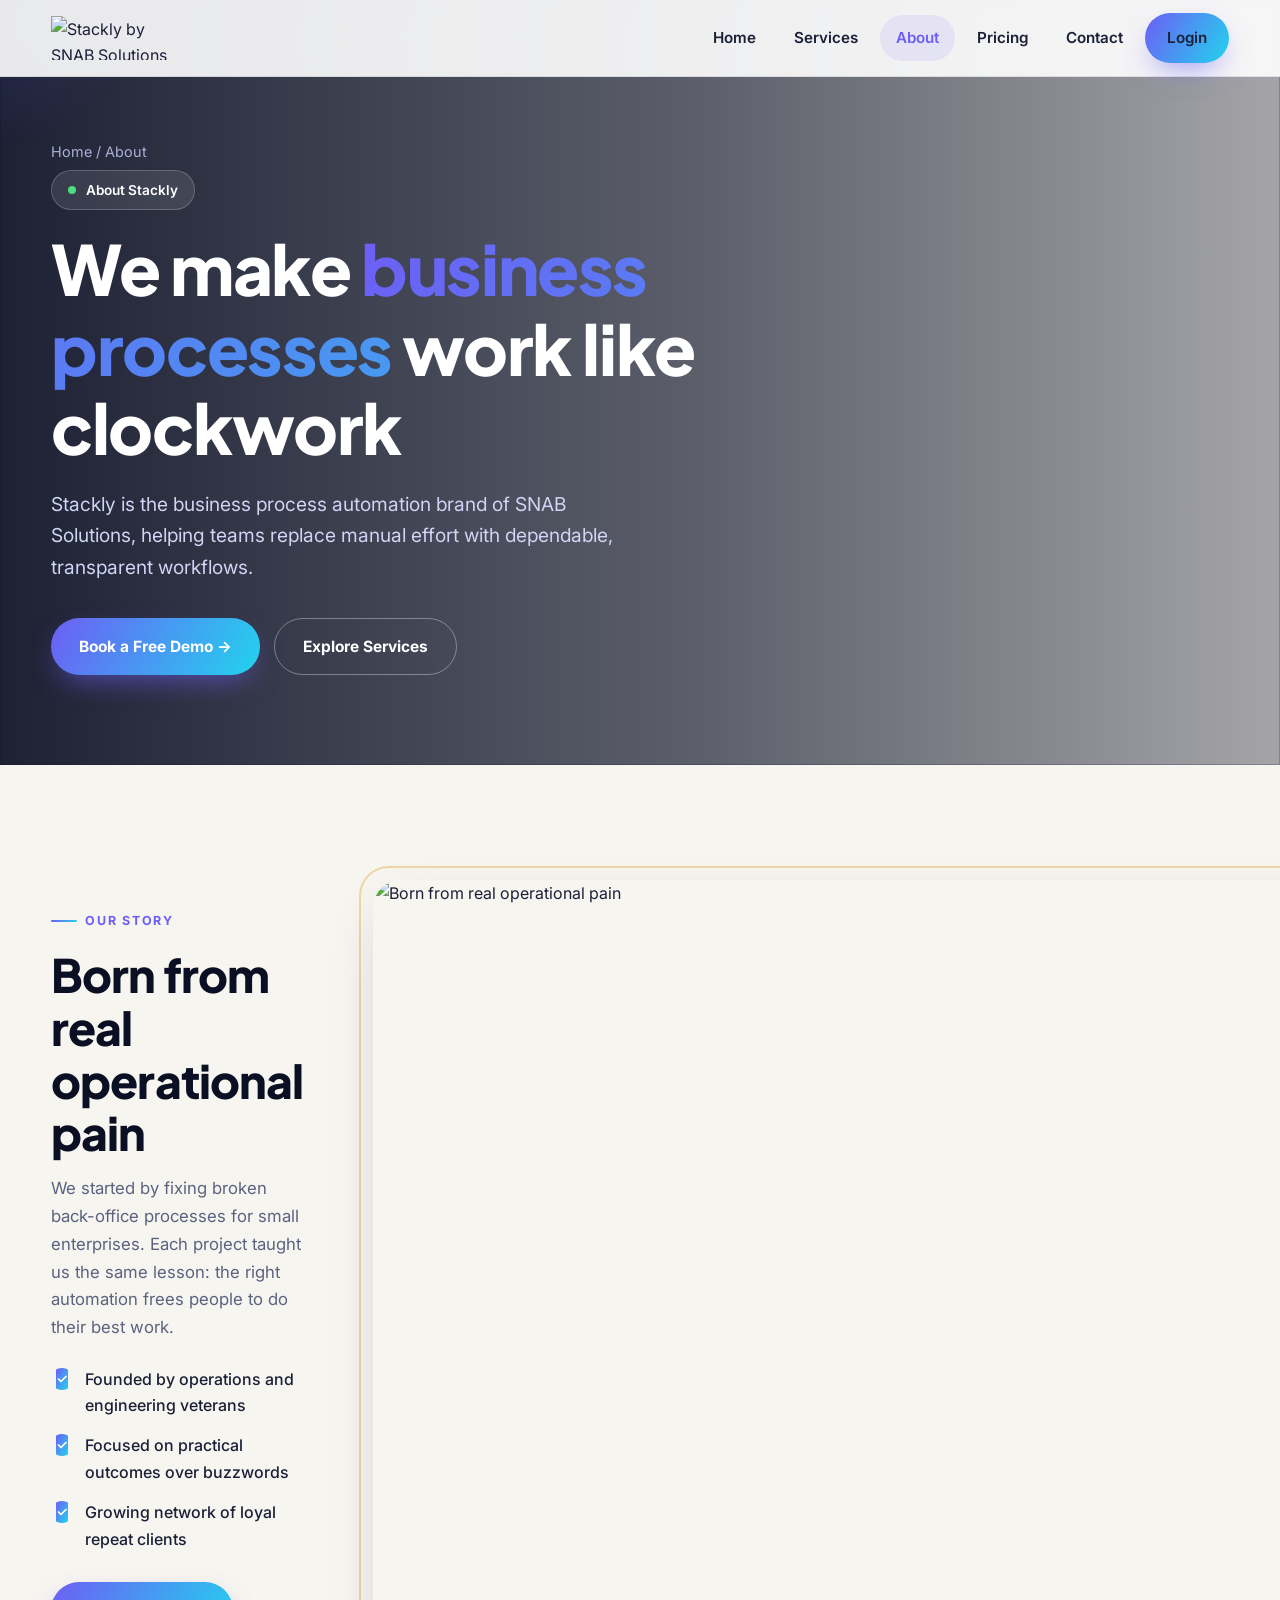
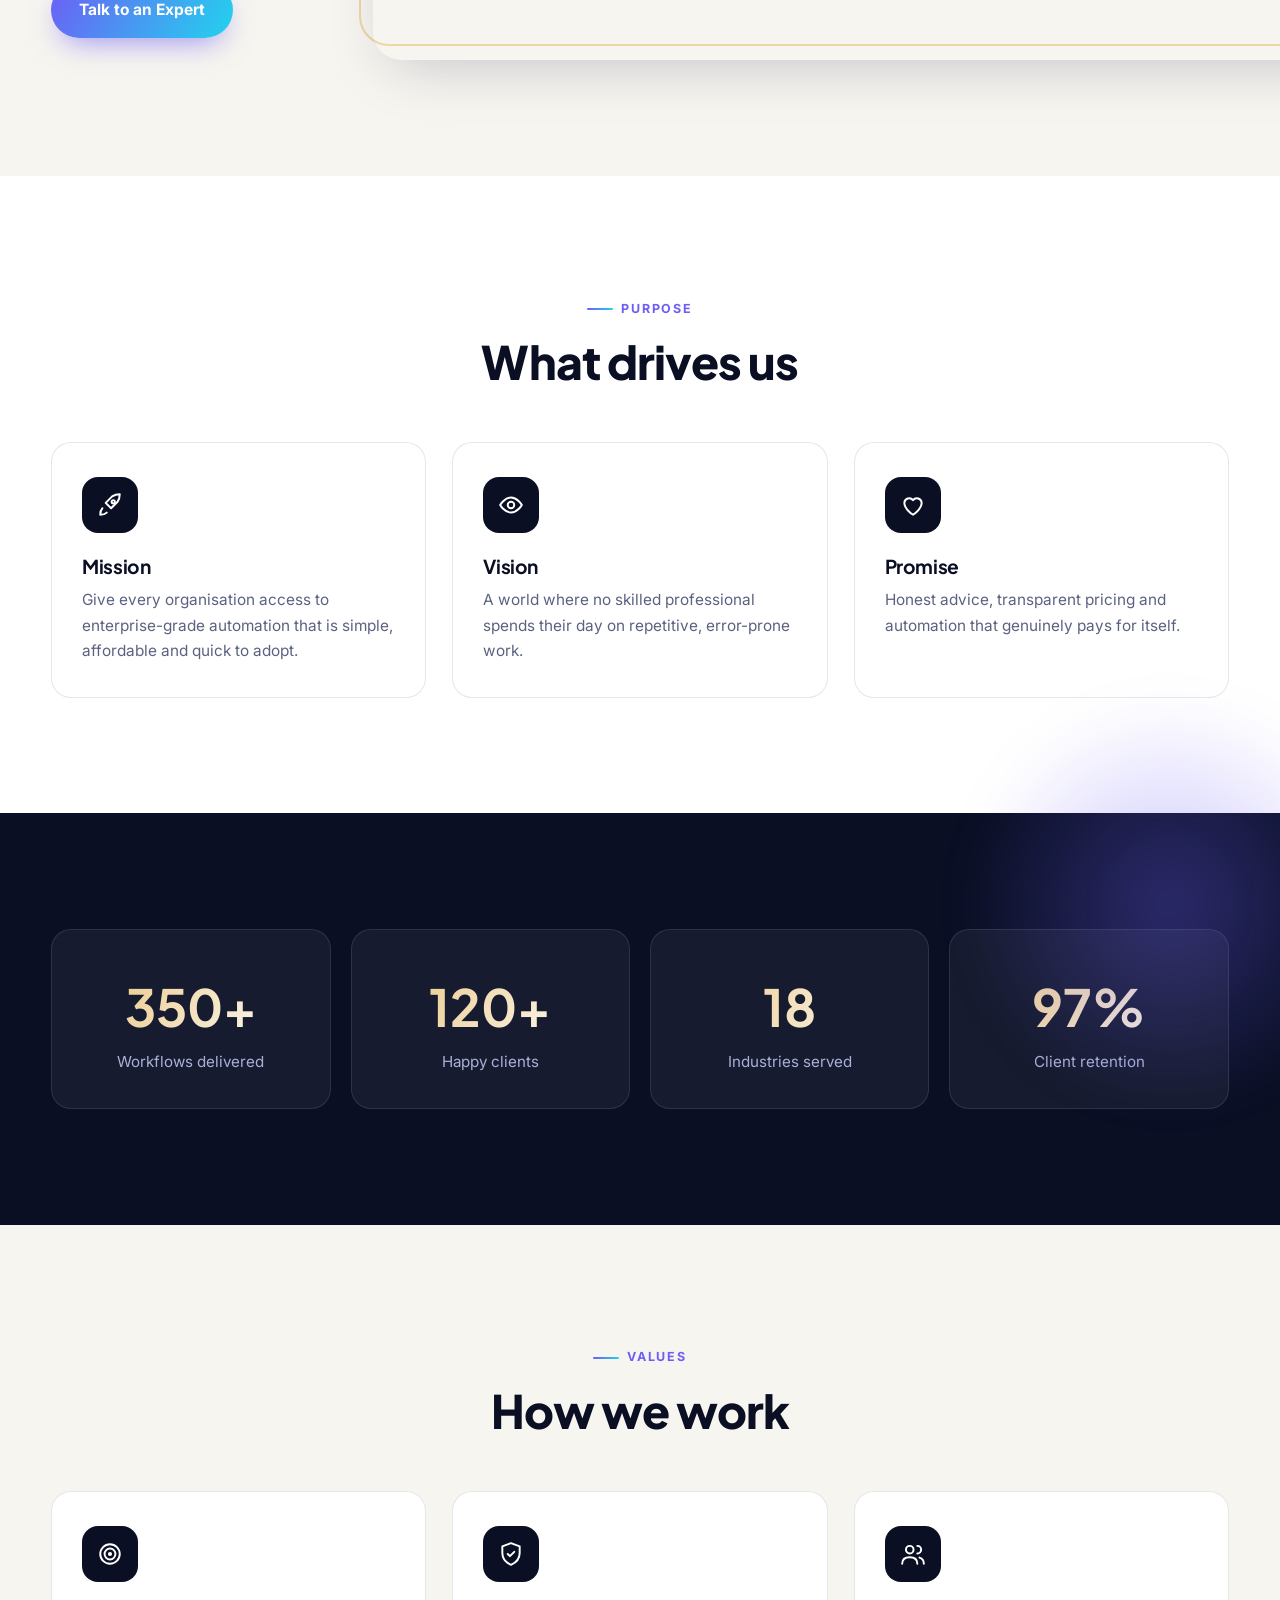
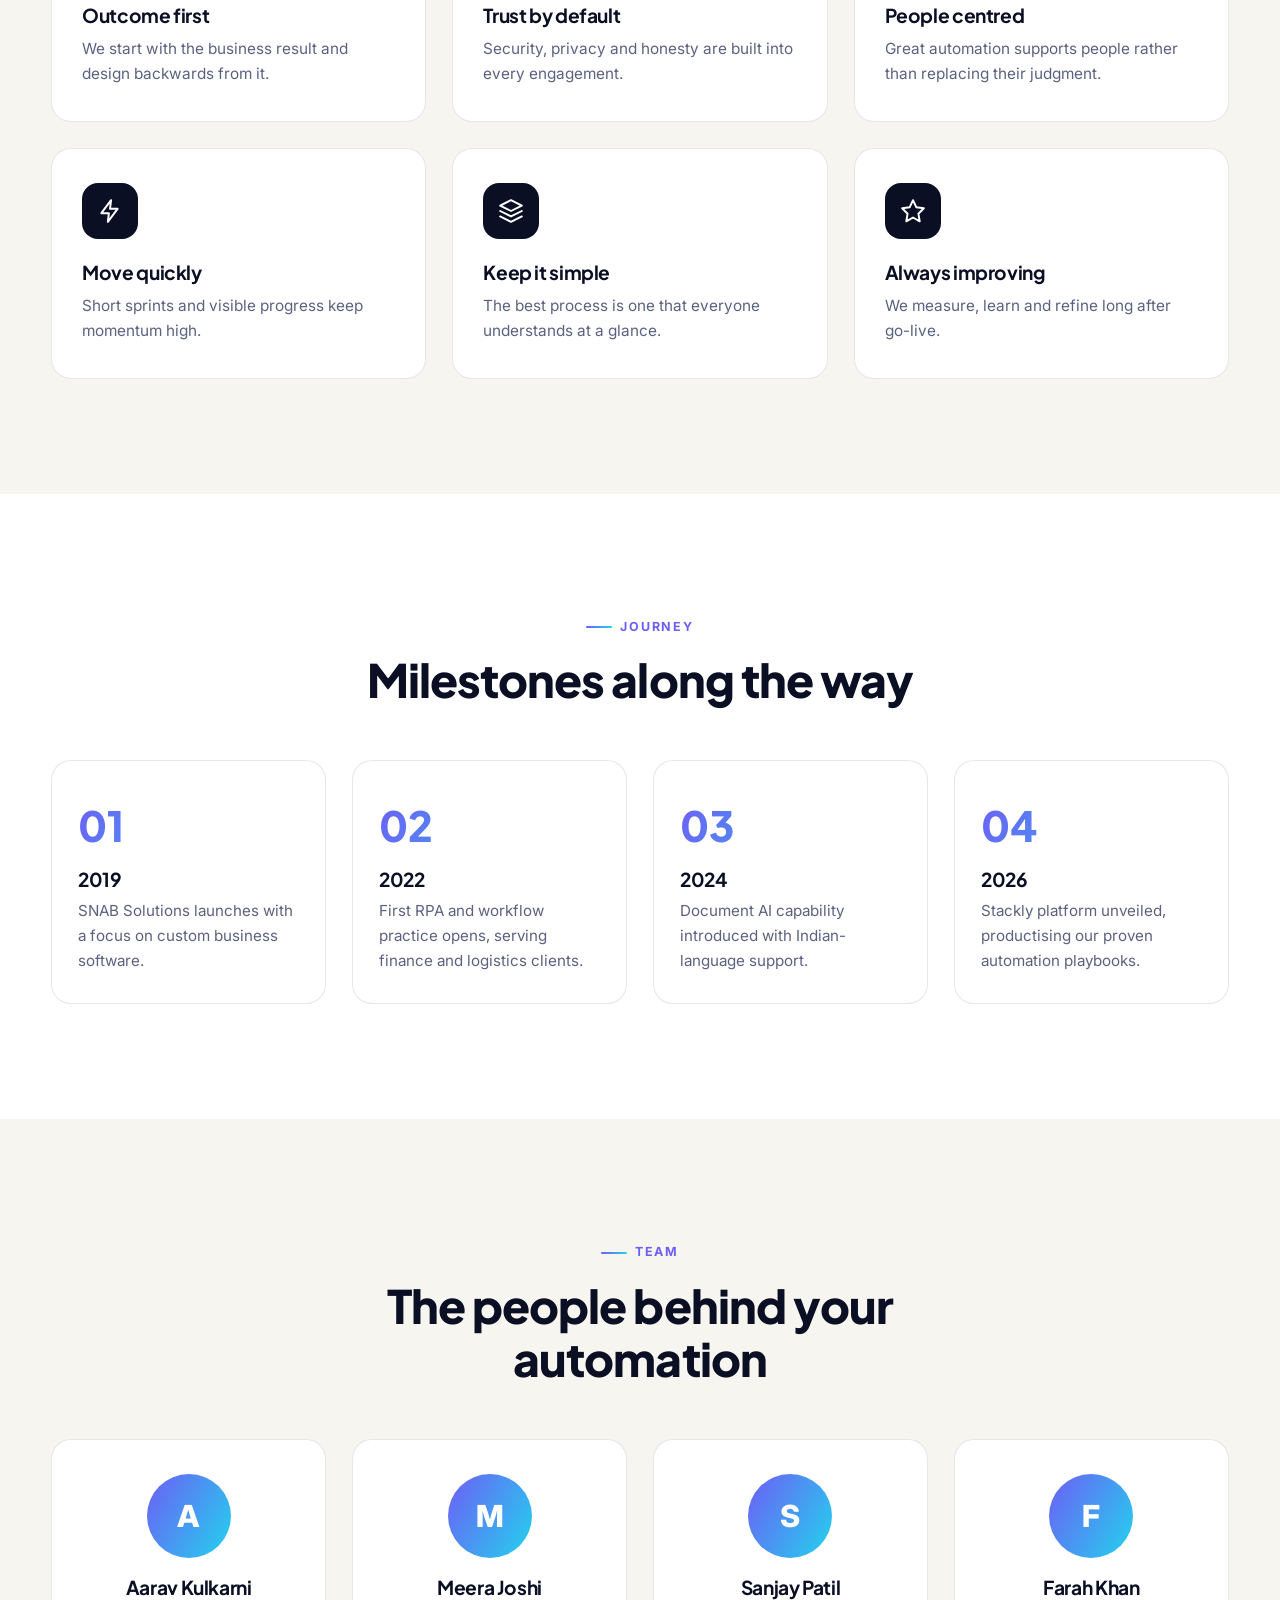
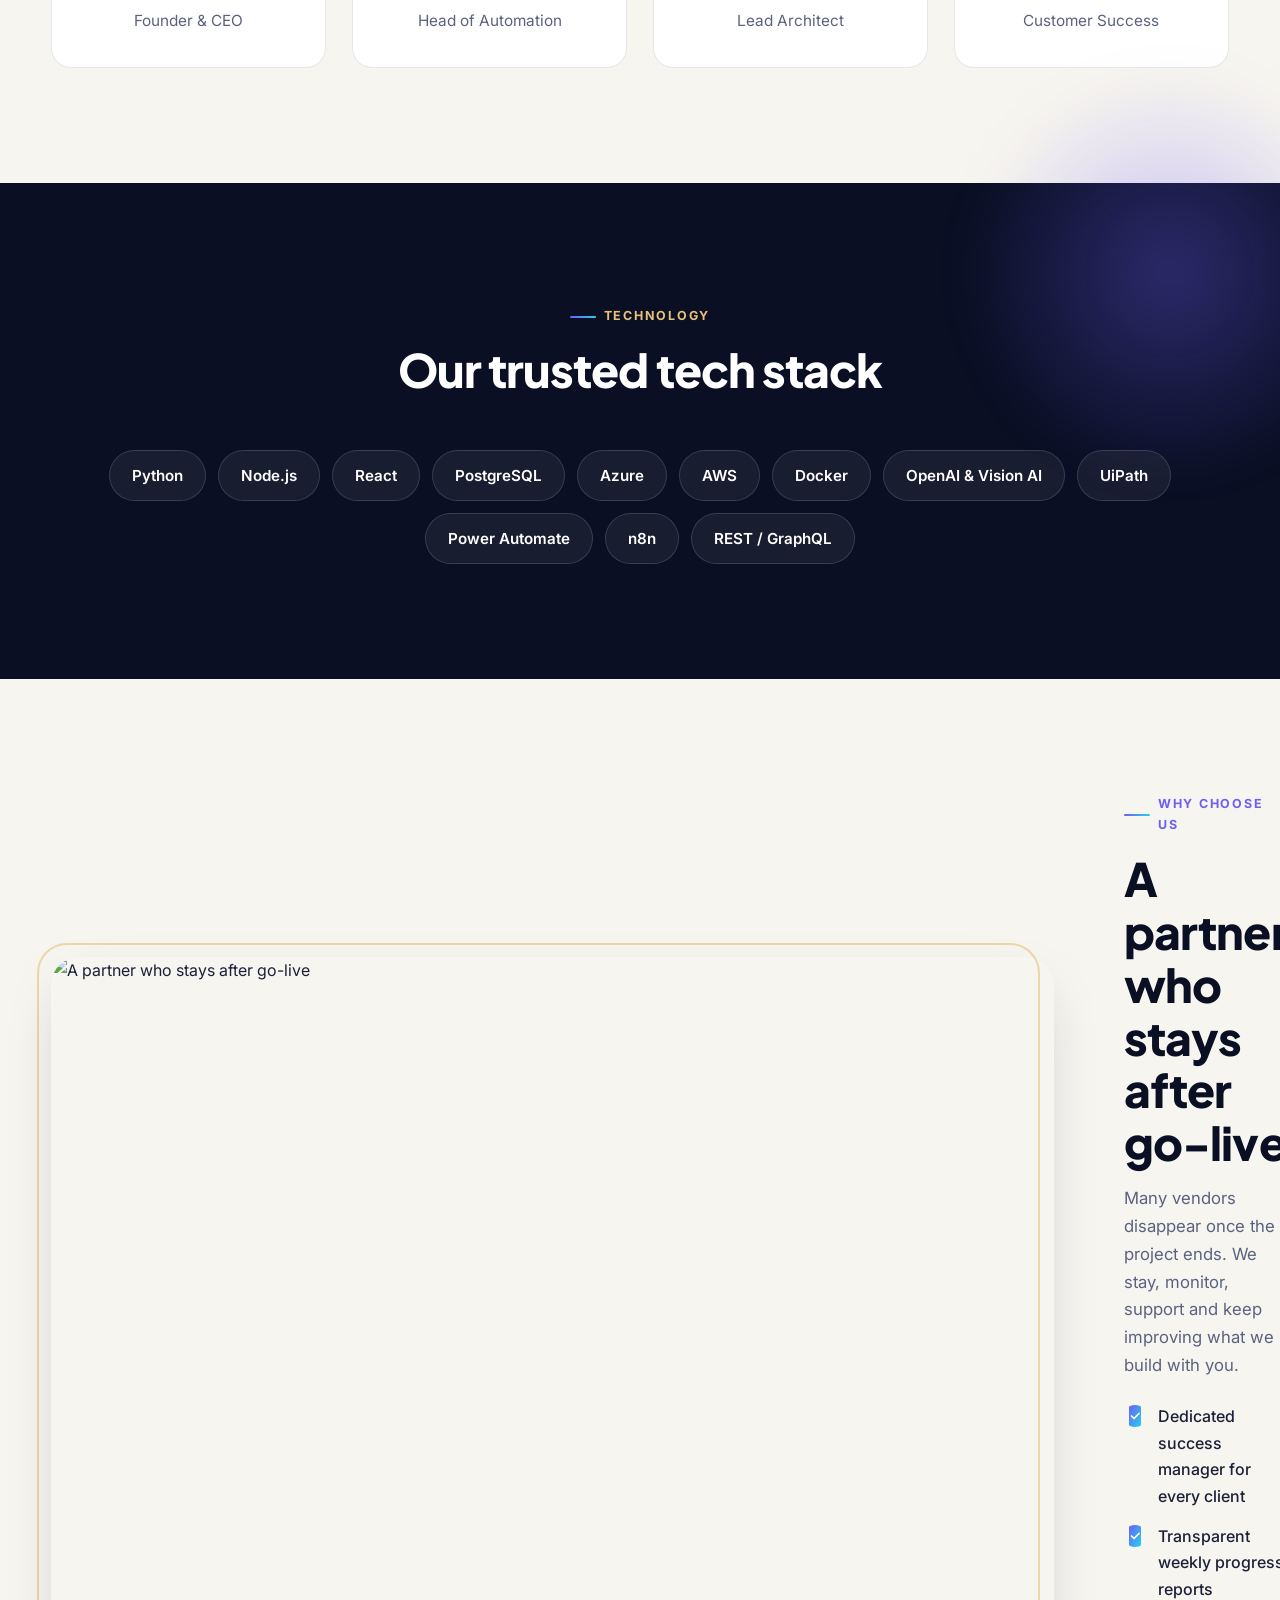
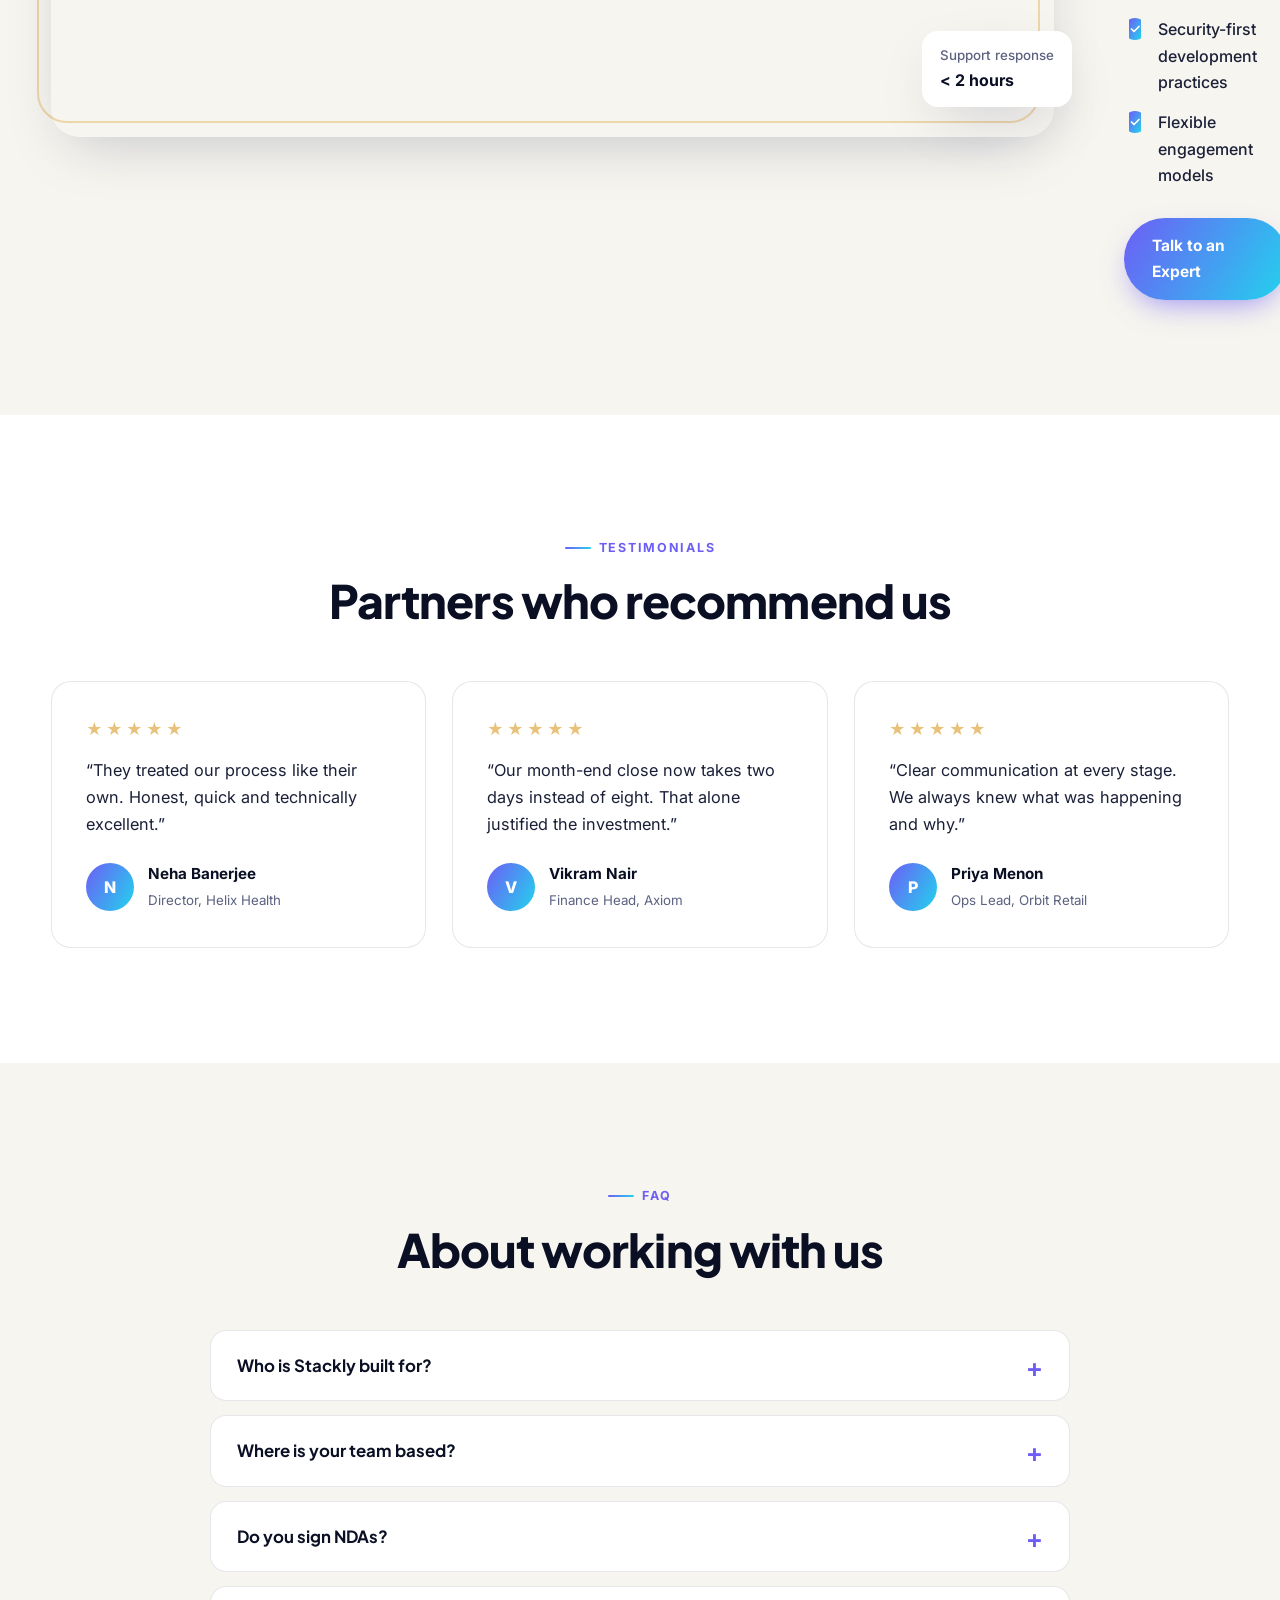
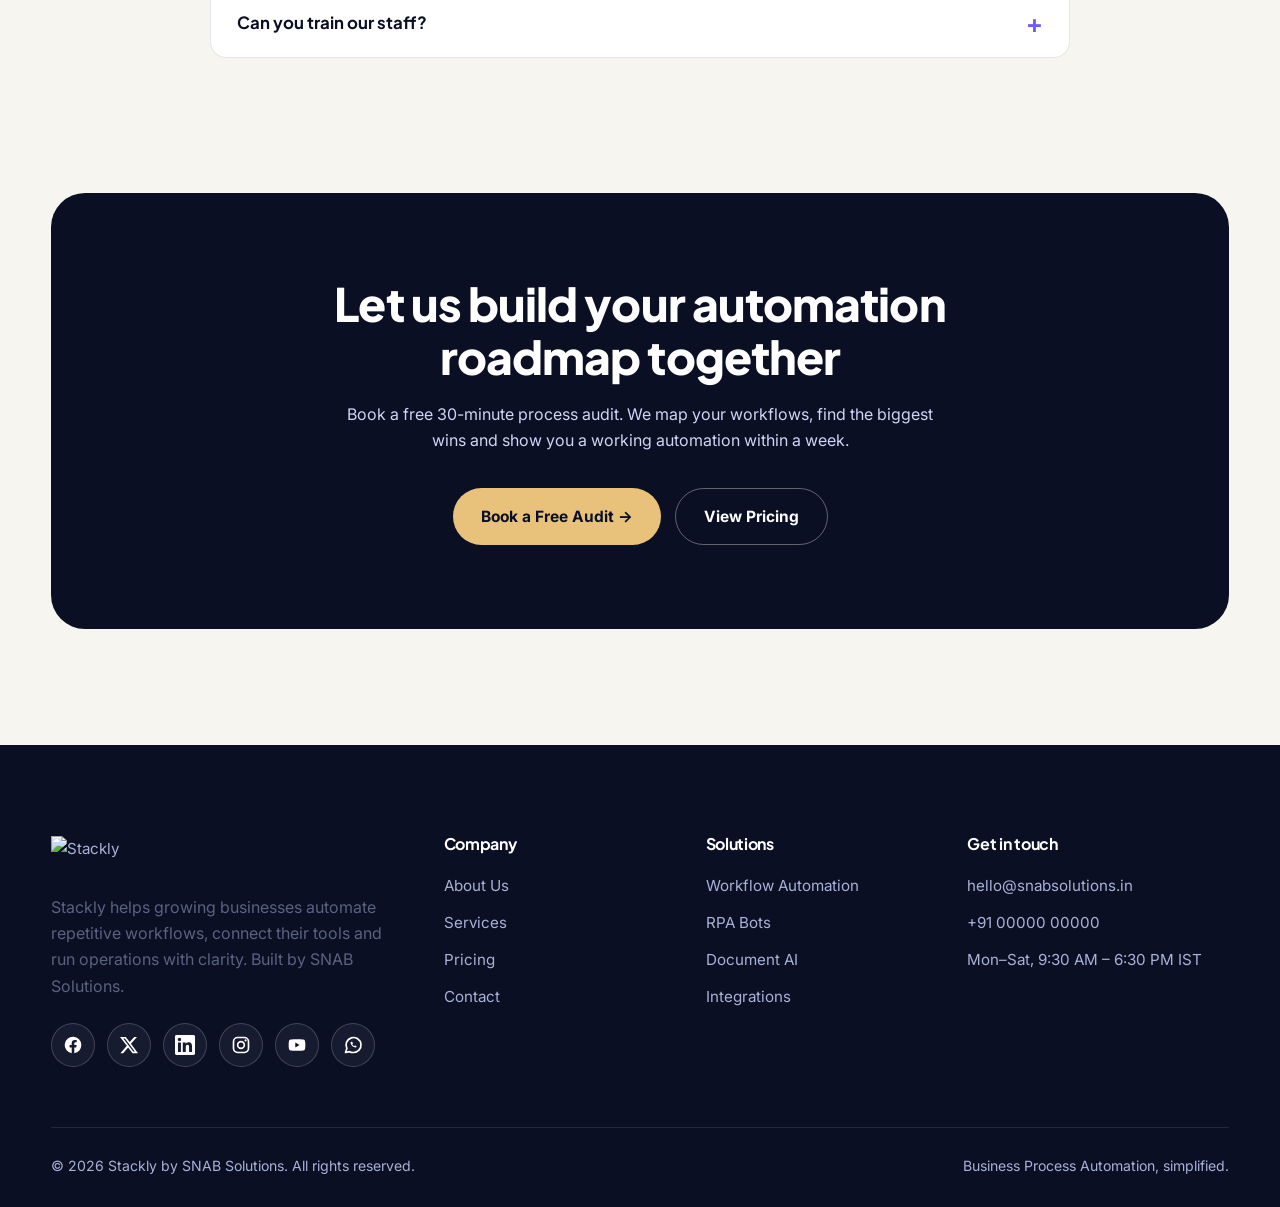
==== about.html @ bc0c13ec "initial commit" ====
<!DOCTYPE html>
<html lang="en">
  <head>
    <meta charset="utf-8"/>
    <meta content="width=device-width,initial-scale=1" name="viewport"/>
    <title>
      About | Stackly by SNAB Solutions
    </title>
    <meta content="Learn about Stackly, our mission, values, team and the journey behind SNAB Solutions automation practice." name="description"/>
    <meta content="#0A0F24" name="theme-color"/>
    <link href="https://fonts.googleapis.com" rel="preconnect"/>
    <link crossorigin="" href="https://fonts.gstatic.com" rel="preconnect"/>
    <link href="https://fonts.googleapis.com/css2?family=Inter:wght@400;500;600&amp;family=Plus+Jakarta+Sans:wght@700;800&amp;display=swap" rel="stylesheet"/>
    <link href="css/style.css" rel="stylesheet"/>
  </head>
  <body>
    <div id="progress">
    </div>
    <div id="glow">
    </div>
    <!-- Site header and navigation -->
    <header class="hdr">
      <div class="container nav">
        <a aria-label="Stackly home" class="logo" href="index.html">
          <img alt="Stackly by SNAB Solutions" height="44" src="https://wsrv.nl/?url=https://snabsolutions.in/wp-content/uploads/2026/02/stackly-snab-solutions.png&amp;w=280&amp;output=webp&amp;q=85&amp;fit=cover" width="140"/>
        </a>
        <nav class="menu" id="menu">
          <a href="index.html">
            Home
          </a>
          <a href="services.html">
            Services
          </a>
          <a class="on" href="about.html">
            About
          </a>
          <a href="pricing.html">
            Pricing
          </a>
          <a href="contact.html">
            Contact
          </a>
          <a class="btn btn-p" href="login.html">
            Login
          </a>
        </nav>
        <button aria-label="Menu" class="burger">
          <span>
          </span>
        </button>
      </div>
    </header>
    <!-- Main content -->
    <main>
      <!-- Section 01: Hero -->
      <section class="hero small">
        <img alt="" class="hero-bg" fetchpriority="high" height="900" src="assets/img/hero-about.webp" width="1600"/>
        <div class="container hero-grid">
          <div class="rv">
            <div class="crumb">
              Home / About
            </div>
            <span class="pill">
              <i>
              </i>
              About Stackly
            </span>
            <h1>
              We make
              <span class="grad">
                business processes
              </span>
              work like clockwork
            </h1>
            <p class="lead">
              Stackly is the business process automation brand of SNAB Solutions, helping teams replace manual effort with dependable, transparent workflows.
            </p>
            <div class="acts">
              <a class="btn btn-p" href="contact.html">
                Book a Free Demo →
              </a>
              <a class="btn btn-o" href="services.html">
                Explore Services
              </a>
            </div>
          </div>
        </div>
      </section>
      <!-- Section 02: Born from real operational pain -->
      <section class="sec">
        <div class="container">
          <div class="split">
            <div class="rv l">
              <span class="eyebrow">
                Our story
              </span>
              <h2>
                Born from real operational pain
              </h2>
              <p style="margin-top:16px;font-size:1.05rem">
                We started by fixing broken back-office processes for small enterprises. Each project taught us the same lesson: the right automation frees people to do their best work.
              </p>
              <ul class="checks">
                <li>
                  Founded by operations and engineering veterans
                </li>
                <li>
                  Focused on practical outcomes over buzzwords
                </li>
                <li>
                  Growing network of loyal repeat clients
                </li>
              </ul>
              <a class="btn btn-p" href="contact.html" style="margin-top:30px">
                Talk to an Expert
              </a>
            </div>
            <div class="media rv r">
              <img alt="Born from real operational pain" height="780" loading="lazy" src="assets/img/sec-6.webp" width="1000"/>
              <div class="badge">
                <small>
                  Since
                </small>
                2019
              </div>
            </div>
          </div>
        </div>
      </section>
      <!-- Section 03: What drives us -->
      <section class="sec alt">
        <div class="container">
          <div class="head center rv">
            <span class="eyebrow">
              Purpose
            </span>
            <h2>
              What drives us
            </h2>
          </div>
          <div class="grid g3">
            <article class="card rv z d1">
              <span class="ic">
                <svg viewbox="0 0 24 24">
                  <path d="M5 15c-1 1-2 4-2 6 2 0 5-1 6-2M14 4c3-2 6-2 7-2 0 1 0 4-2 7l-6 6-5-5z">
                  </path>
                  <circle cx="15" cy="9" r="1.5">
                  </circle>
                </svg>
              </span>
              <h3>
                Mission
              </h3>
              <p>
                Give every organisation access to enterprise-grade automation that is simple, affordable and quick to adopt.
              </p>
            </article>
            <article class="card rv z d2">
              <span class="ic">
                <svg viewbox="0 0 24 24">
                  <path d="M2 12s4-7 10-7 10 7 10 7-4 7-10 7S2 12 2 12z">
                  </path>
                  <circle cx="12" cy="12" r="3">
                  </circle>
                </svg>
              </span>
              <h3>
                Vision
              </h3>
              <p>
                A world where no skilled professional spends their day on repetitive, error-prone work.
              </p>
            </article>
            <article class="card rv z d3">
              <span class="ic">
                <svg viewbox="0 0 24 24">
                  <path d="M12 21s-8-5-8-11a4.5 4.5 0 018-2.5A4.5 4.5 0 0120 10c0 6-8 11-8 11z">
                  </path>
                </svg>
              </span>
              <h3>
                Promise
              </h3>
              <p>
                Honest advice, transparent pricing and automation that genuinely pays for itself.
              </p>
            </article>
          </div>
        </div>
      </section>
      <!-- Section 04: Content -->
      <section class="sec dark">
        <div class="blob" style="top:-120px;right:-100px">
        </div>
        <div class="container">
          <div class="stats">
            <div class="stat rv z d1">
              <b data-n="350" data-s="+">
                0
              </b>
              <span>
                Workflows delivered
              </span>
            </div>
            <div class="stat rv z d2">
              <b data-n="120" data-s="+">
                0
              </b>
              <span>
                Happy clients
              </span>
            </div>
            <div class="stat rv z d3">
              <b data-n="18" data-s="">
                0
              </b>
              <span>
                Industries served
              </span>
            </div>
            <div class="stat rv z d4">
              <b data-n="97" data-s="%">
                0
              </b>
              <span>
                Client retention
              </span>
            </div>
          </div>
        </div>
      </section>
      <!-- Section 05: How we work -->
      <section class="sec">
        <div class="container">
          <div class="head center rv">
            <span class="eyebrow">
              Values
            </span>
            <h2>
              How we work
            </h2>
          </div>
          <div class="grid g3">
            <article class="card rv z d1">
              <span class="ic">
                <svg viewbox="0 0 24 24">
                  <circle cx="12" cy="12" r="9">
                  </circle>
                  <circle cx="12" cy="12" r="5">
                  </circle>
                  <circle cx="12" cy="12" r="1">
                  </circle>
                </svg>
              </span>
              <h3>
                Outcome first
              </h3>
              <p>
                We start with the business result and design backwards from it.
              </p>
            </article>
            <article class="card rv z d2">
              <span class="ic">
                <svg viewbox="0 0 24 24">
                  <path d="M12 2l8 3v6c0 5-3.5 9-8 11-4.5-2-8-6-8-11V5z">
                  </path>
                  <path d="M9 12l2 2 4-4">
                  </path>
                </svg>
              </span>
              <h3>
                Trust by default
              </h3>
              <p>
                Security, privacy and honesty are built into every engagement.
              </p>
            </article>
            <article class="card rv z d3">
              <span class="ic">
                <svg viewbox="0 0 24 24">
                  <circle cx="9" cy="8" r="3.5">
                  </circle>
                  <path d="M2 21c0-4 3-6 7-6s7 2 7 6M16 4.5a3.5 3.5 0 010 7M22 21c0-3-1.5-5-4-5.7">
                  </path>
                </svg>
              </span>
              <h3>
                People centred
              </h3>
              <p>
                Great automation supports people rather than replacing their judgment.
              </p>
            </article>
            <article class="card rv z d1">
              <span class="ic">
                <svg viewbox="0 0 24 24">
                  <path d="M13 2L4 14h7l-1 8 9-12h-7z">
                  </path>
                </svg>
              </span>
              <h3>
                Move quickly
              </h3>
              <p>
                Short sprints and visible progress keep momentum high.
              </p>
            </article>
            <article class="card rv z d2">
              <span class="ic">
                <svg viewbox="0 0 24 24">
                  <path d="M12 2l10 5-10 5L2 7z">
                  </path>
                  <path d="M2 12l10 5 10-5M2 17l10 5 10-5">
                  </path>
                </svg>
              </span>
              <h3>
                Keep it simple
              </h3>
              <p>
                The best process is one that everyone understands at a glance.
              </p>
            </article>
            <article class="card rv z d3">
              <span class="ic">
                <svg viewbox="0 0 24 24">
                  <path d="M12 2l3 6.5 7 1-5 5 1.2 7L12 18l-6.2 3.5L7 14.5l-5-5 7-1z">
                  </path>
                </svg>
              </span>
              <h3>
                Always improving
              </h3>
              <p>
                We measure, learn and refine long after go-live.
              </p>
            </article>
          </div>
        </div>
      </section>
      <!-- Section 06: Milestones along the way -->
      <section class="sec alt">
        <div class="container">
          <div class="head center rv">
            <span class="eyebrow">
              Journey
            </span>
            <h2>
              Milestones along the way
            </h2>
          </div>
          <div class="steps">
            <div class="step rv d1">
              <h3>
                2019
              </h3>
              <p>
                SNAB Solutions launches with a focus on custom business software.
              </p>
            </div>
            <div class="step rv d2">
              <h3>
                2022
              </h3>
              <p>
                First RPA and workflow practice opens, serving finance and logistics clients.
              </p>
            </div>
            <div class="step rv d3">
              <h3>
                2024
              </h3>
              <p>
                Document AI capability introduced with Indian-language support.
              </p>
            </div>
            <div class="step rv d4">
              <h3>
                2026
              </h3>
              <p>
                Stackly platform unveiled, productising our proven automation playbooks.
              </p>
            </div>
          </div>
        </div>
      </section>
      <!-- Section 07: The people behind your automation -->
      <section class="sec">
        <div class="container">
          <div class="head center rv">
            <span class="eyebrow">
              Team
            </span>
            <h2>
              The people behind your automation
            </h2>
          </div>
          <div class="grid g4">
            <div class="card rv z d1" style="text-align:center">
              <div class="av" style="width:84px;height:84px;font-size:1.9rem;margin:0 auto 18px">
                A
              </div>
              <h3>
                Aarav Kulkarni
              </h3>
              <p>
                Founder &amp; CEO
              </p>
            </div>
            <div class="card rv z d2" style="text-align:center">
              <div class="av" style="width:84px;height:84px;font-size:1.9rem;margin:0 auto 18px">
                M
              </div>
              <h3>
                Meera Joshi
              </h3>
              <p>
                Head of Automation
              </p>
            </div>
            <div class="card rv z d3" style="text-align:center">
              <div class="av" style="width:84px;height:84px;font-size:1.9rem;margin:0 auto 18px">
                S
              </div>
              <h3>
                Sanjay Patil
              </h3>
              <p>
                Lead Architect
              </p>
            </div>
            <div class="card rv z d4" style="text-align:center">
              <div class="av" style="width:84px;height:84px;font-size:1.9rem;margin:0 auto 18px">
                F
              </div>
              <h3>
                Farah Khan
              </h3>
              <p>
                Customer Success
              </p>
            </div>
          </div>
        </div>
      </section>
      <!-- Section 08: Our trusted tech stack -->
      <section class="sec dark">
        <div class="blob" style="top:-120px;right:-100px">
        </div>
        <div class="container">
          <div class="head center rv">
            <span class="eyebrow">
              Technology
            </span>
            <h2>
              Our trusted tech stack
            </h2>
          </div>
          <div class="chips rv">
            <span class="chip">
              Python
            </span>
            <span class="chip">
              Node.js
            </span>
            <span class="chip">
              React
            </span>
            <span class="chip">
              PostgreSQL
            </span>
            <span class="chip">
              Azure
            </span>
            <span class="chip">
              AWS
            </span>
            <span class="chip">
              Docker
            </span>
            <span class="chip">
              OpenAI &amp; Vision AI
            </span>
            <span class="chip">
              UiPath
            </span>
            <span class="chip">
              Power Automate
            </span>
            <span class="chip">
              n8n
            </span>
            <span class="chip">
              REST / GraphQL
            </span>
          </div>
        </div>
      </section>
      <!-- Section 09: A partner who stays after go-live -->
      <section class="sec">
        <div class="container">
          <div class="split rev">
            <div class="rv r">
              <span class="eyebrow">
                Why choose us
              </span>
              <h2>
                A partner who stays after go-live
              </h2>
              <p style="margin-top:16px;font-size:1.05rem">
                Many vendors disappear once the project ends. We stay, monitor, support and keep improving what we build with you.
              </p>
              <ul class="checks">
                <li>
                  Dedicated success manager for every client
                </li>
                <li>
                  Transparent weekly progress reports
                </li>
                <li>
                  Security-first development practices
                </li>
                <li>
                  Flexible engagement models
                </li>
              </ul>
              <a class="btn btn-p" href="contact.html" style="margin-top:30px">
                Talk to an Expert
              </a>
            </div>
            <div class="media rv l">
              <img alt="A partner who stays after go-live" height="780" loading="lazy" src="assets/img/sec-7.webp" width="1000"/>
              <div class="badge">
                <small>
                  Support response
                </small>
                &lt; 2 hours
              </div>
            </div>
          </div>
        </div>
      </section>
      <!-- Section 10: Partners who recommend us -->
      <section class="sec alt">
        <div class="container">
          <div class="head center rv">
            <span class="eyebrow">
              Testimonials
            </span>
            <h2>
              Partners who recommend us
            </h2>
          </div>
          <div class="grid g3">
            <div class="quote rv d1">
              <div class="st">
                ★★★★★
              </div>
              <p>
                “They treated our process like their own. Honest, quick and technically excellent.”
              </p>
              <div class="who">
                <div class="av">
                  N
                </div>
                <div>
                  <b>
                    Neha Banerjee
                  </b>
                  <small>
                    Director, Helix Health
                  </small>
                </div>
              </div>
            </div>
            <div class="quote rv d2">
              <div class="st">
                ★★★★★
              </div>
              <p>
                “Our month-end close now takes two days instead of eight. That alone justified the investment.”
              </p>
              <div class="who">
                <div class="av">
                  V
                </div>
                <div>
                  <b>
                    Vikram Nair
                  </b>
                  <small>
                    Finance Head, Axiom
                  </small>
                </div>
              </div>
            </div>
            <div class="quote rv d3">
              <div class="st">
                ★★★★★
              </div>
              <p>
                “Clear communication at every stage. We always knew what was happening and why.”
              </p>
              <div class="who">
                <div class="av">
                  P
                </div>
                <div>
                  <b>
                    Priya Menon
                  </b>
                  <small>
                    Ops Lead, Orbit Retail
                  </small>
                </div>
              </div>
            </div>
          </div>
        </div>
      </section>
      <!-- Section 11: About working with us -->
      <section class="sec">
        <div class="container">
          <div class="head center rv">
            <span class="eyebrow">
              FAQ
            </span>
            <h2>
              About working with us
            </h2>
          </div>
          <div class="faq">
            <div class="fq rv">
              <button>
                Who is Stackly built for?
              </button>
              <div>
                <p>
                  Growing and mid-sized organisations that run on approvals, documents and data hand-offs and want to scale without adding headcount.
                </p>
              </div>
            </div>
            <div class="fq rv">
              <button>
                Where is your team based?
              </button>
              <div>
                <p>
                  Our core team is in India and supports clients across time zones with flexible working hours.
                </p>
              </div>
            </div>
            <div class="fq rv">
              <button>
                Do you sign NDAs?
              </button>
              <div>
                <p>
                  Yes. We sign NDAs before discovery and follow strict data-handling practices.
                </p>
              </div>
            </div>
            <div class="fq rv">
              <button>
                Can you train our staff?
              </button>
              <div>
                <p>
                  Yes. Every project includes role-based training and documentation.
                </p>
              </div>
            </div>
          </div>
        </div>
      </section>
      <!-- Section 12: Let us build your automation roadmap together -->
      <section class="sec" style="padding-top:20px">
        <div class="container">
          <div class="cta rv z">
            <h2>
              Let us build your automation roadmap together
            </h2>
            <p>
              Book a free 30-minute process audit. We map your workflows, find the biggest wins and show you a working automation within a week.
            </p>
            <div class="acts">
              <a class="btn btn-g" href="contact.html">
                Book a Free Audit →
              </a>
              <a class="btn btn-o" href="pricing.html">
                View Pricing
              </a>
            </div>
          </div>
        </div>
      </section>
    </main>
    <!-- Site footer -->
    <footer class="ftr">
      <div class="container">
        <div class="fg">
          <div>
            <a class="logo" href="index.html">
              <img alt="Stackly" height="38" loading="lazy" src="https://wsrv.nl/?url=https://snabsolutions.in/wp-content/uploads/2026/02/stackly-snab-solutions.png&amp;w=280&amp;output=webp&amp;q=85&amp;fit=cover" width="140"/>
            </a>
            <p>
              Stackly helps growing businesses automate repetitive workflows, connect their tools and run operations with clarity. Built by SNAB Solutions.
            </p>
            <div class="social">
              <a aria-label="Facebook" href="https://www.facebook.com/" rel="noopener noreferrer" target="_blank">
                <svg aria-hidden="true" viewbox="0 0 24 24">
                  <path d="M22 12a10 10 0 10-11.56 9.88v-6.99H7.9V12h2.54V9.8c0-2.5 1.49-3.89 3.77-3.89 1.09 0 2.24.2 2.24.2v2.46h-1.26c-1.24 0-1.63.77-1.63 1.56V12h2.78l-.44 2.89h-2.34v6.99A10 10 0 0022 12z" fill="currentColor">
                  </path>
                </svg>
              </a>
              <a aria-label="X (Twitter)" href="https://x.com/" rel="noopener noreferrer" target="_blank">
                <svg aria-hidden="true" viewbox="0 0 24 24">
                  <path d="M18.244 2.25h3.308l-7.227 8.26 8.502 11.24H16.17l-5.214-6.817L4.99 21.75H1.68l7.73-8.835L1.254 2.25H8.08l4.713 6.231zm-1.161 17.52h1.833L7.084 4.126H5.117z" fill="currentColor">
                  </path>
                </svg>
              </a>
              <a aria-label="LinkedIn" href="https://www.linkedin.com/" rel="noopener noreferrer" target="_blank">
                <svg aria-hidden="true" viewbox="0 0 24 24">
                  <path d="M20.447 20.452h-3.554v-5.569c0-1.328-.027-3.037-1.852-3.037-1.853 0-2.136 1.445-2.136 2.939v5.667H9.351V9h3.414v1.561h.046c.477-.9 1.637-1.85 3.37-1.85 3.601 0 4.267 2.37 4.267 5.455v6.286zM5.337 7.433a2.062 2.062 0 01-2.063-2.065 2.064 2.064 0 112.063 2.065zm1.782 13.019H3.555V9h3.564v11.452zM22.225 0H1.771C.792 0 0 .774 0 1.729v20.542C0 23.227.792 24 1.771 24h20.451C23.2 24 24 23.227 24 22.271V1.729C24 .774 23.2 0 22.222 0h.003z" fill="currentColor">
                  </path>
                </svg>
              </a>
              <a aria-label="Instagram" href="https://www.instagram.com/" rel="noopener noreferrer" target="_blank">
                <svg aria-hidden="true" viewbox="0 0 24 24">
                  <rect fill="none" height="18" rx="5" stroke="currentColor" stroke-width="2" width="18" x="3" y="3">
                  </rect>
                  <circle cx="12" cy="12" fill="none" r="4" stroke="currentColor" stroke-width="2">
                  </circle>
                  <circle cx="17.5" cy="6.5" fill="currentColor" r="1.3">
                  </circle>
                </svg>
              </a>
              <a aria-label="YouTube" href="https://www.youtube.com/" rel="noopener noreferrer" target="_blank">
                <svg aria-hidden="true" viewbox="0 0 24 24">
                  <path d="M21.6 7.2a2.5 2.5 0 00-1.76-1.77C18.25 5 12 5 12 5s-6.25 0-7.84.43A2.5 2.5 0 002.4 7.2C2 8.8 2 12 2 12s0 3.2.4 4.8a2.5 2.5 0 001.76 1.77C5.75 19 12 19 12 19s6.25 0 7.84-.43a2.5 2.5 0 001.76-1.77C22 15.2 22 12 22 12s0-3.2-.4-4.8z" fill="currentColor">
                  </path>
                  <path d="M10 15l5-3-5-3z" fill="#0A0F24">
                  </path>
                </svg>
              </a>
              <a aria-label="WhatsApp" href="https://wa.me/910000000000" rel="noopener noreferrer" target="_blank">
                <svg aria-hidden="true" viewbox="0 0 24 24">
                  <path d="M3 21l1.65-4.8A9 9 0 1112 21a9 9 0 01-4.2-1z" fill="none" stroke="currentColor" stroke-linejoin="round" stroke-width="2">
                  </path>
                  <path d="M9 8.5c0 3.5 3 6.5 6.5 6.5l1-1.5-2-1-1 .8c-1-.4-1.9-1.3-2.3-2.3l.8-1-1-2z" fill="currentColor">
                  </path>
                </svg>
              </a>
            </div>
          </div>
          <div>
            <h4>
              Company
            </h4>
            <a href="about.html">
              About Us
            </a>
            <a href="services.html">
              Services
            </a>
            <a href="pricing.html">
              Pricing
            </a>
            <a href="contact.html">
              Contact
            </a>
          </div>
          <div>
            <h4>
              Solutions
            </h4>
            <a href="services.html">
              Workflow Automation
            </a>
            <a href="services.html">
              RPA Bots
            </a>
            <a href="services.html">
              Document AI
            </a>
            <a href="services.html">
              Integrations
            </a>
          </div>
          <div>
            <h4>
              Get in touch
            </h4>
            <a href="mailto:hello@snabsolutions.in">
              hello@snabsolutions.in
            </a>
            <a href="tel:+910000000000">
              +91 00000 00000
            </a>
            <a href="contact.html">
              Mon–Sat, 9:30 AM – 6:30 PM IST
            </a>
          </div>
        </div>
        <div class="copy">
          <span>
            © 2026 Stackly by SNAB Solutions. All rights reserved.
          </span>
          <span>
            Business Process Automation, simplified.
          </span>
        </div>
      </div>
    </footer>
    <script defer="" src="js/main.js">
    </script>
  </body>
</html>
---- css/style.css ----
/* ==========================================================================
   Stackly Theme - style.css
   Contents: 1 Variables  2 Base  3 Layout  4 Hero  5 Components  6 Animations  7 Responsive
   ========================================================================== */

/* ==========================================================================
   1. VARIABLES
   ========================================================================== */

:root {
  --ink: #0A0F24;
  --navy: #111936;
  --navy2: #182049;
  --violet: #6D5EF5;
  --violet2: #8B7DFF;
  --cyan: #22D3EE;
  --gold: #E8C27A;
  --ivory: #F7F5EF;
  --white: #fff;
  --text: #1B2038;
  --muted: #5B6280;
  --line: rgba(20, 28, 60, .1);
  --r: 20px;
  --shadow: 0 20px 60px -20px rgba(20, 28, 80, .25);
  --grad: linear-gradient(120deg, #6D5EF5, #22D3EE);
  --ease: cubic-bezier(.22, .8, .24, 1)
}

/* ==========================================================================
   2. BASE
   ========================================================================== */

* {
  box-sizing: border-box;
  margin: 0;
  padding: 0
}

html {
  scroll-behavior: smooth
}

body {
  font-family: 'Inter', system-ui, -apple-system, Segoe UI, Roboto, sans-serif;
  color: var(--text);
  background: var(--ivory);
  line-height: 1.65;
  overflow-x: hidden;
  -webkit-font-smoothing: antialiased
}

img {
  max-width: 100%;
  display: block
}

a {
  color: inherit;
  text-decoration: none
}

h1,
h2,
h3,
h4 {
  font-family: 'Plus Jakarta Sans', 'Inter', sans-serif;
  line-height: 1.15;
  letter-spacing: -.02em;
  color: var(--ink)
}

h1 {
  font-size: clamp(2.3rem, 5.4vw, 4.4rem);
  font-weight: 800
}

h2 {
  font-size: clamp(1.8rem, 3.6vw, 2.9rem);
  font-weight: 800
}

h3 {
  font-size: 1.2rem;
  font-weight: 700
}

p {
  color: var(--muted)
}

.container {
  width: min(1200px, 92%);
  margin-inline: auto
}

section {
  position: relative
}

.sec {
  padding: clamp(64px, 9vw, 120px) 0
}

.dark {
  background: var(--ink);
  color: #fff
}

.dark h2,
.dark h3,
.dark h4 {
  color: #fff
}

.dark p {
  color: #aab1d6
}

.alt {
  background: #fff
}

.eyebrow {
  display: inline-flex;
  align-items: center;
  gap: 8px;
  font-size: .78rem;
  font-weight: 700;
  letter-spacing: .14em;
  text-transform: uppercase;
  color: var(--violet);
  margin-bottom: 16px
}

.eyebrow:before {
  content: "";
  width: 26px;
  height: 2px;
  background: var(--grad);
  border-radius: 2px
}

.dark .eyebrow {
  color: var(--gold)
}

.head {
  max-width: 680px;
  margin-bottom: 54px
}

.head.center {
  margin-inline: auto;
  text-align: center
}

.head.center .eyebrow {
  justify-content: center
}

.head p {
  margin-top: 16px;
  font-size: 1.05rem
}

.grad {
  background: var(--grad);
  -webkit-background-clip: text;
  background-clip: text;
  color: transparent;
  background-size: 200% auto;
  animation: shine 6s linear infinite
}

@keyframes shine {
  to {
    background-position: 200% center
  }
}

/* ==========================================================================
   3. LAYOUT
   ========================================================================== */

.hdr {
  position: fixed;
  inset: 0 0 auto 0;
  z-index: 100;
  background: rgba(255, 255, 255, .9);
  backdrop-filter: blur(14px);
  border-bottom: 1px solid var(--line);
  transition: .35s var(--ease)
}

.hdr.sc {
  box-shadow: 0 10px 40px -20px rgba(10, 15, 36, .35)
}

.nav {
  display: flex;
  align-items: center;
  justify-content: space-between;
  height: 76px;
  gap: 20px
}

.logo img {
  height: 44px;
  width: auto
}

.menu {
  display: flex;
  gap: 6px;
  align-items: center
}

.menu a {
  padding: 10px 16px;
  border-radius: 999px;
  font-weight: 600;
  font-size: .95rem;
  color: var(--text);
  transition: .25s
}

.menu a:hover,
.menu a.on {
  background: rgba(109, 94, 245, .1);
  color: var(--violet)
}

.burger {
  display: none;
  width: 44px;
  height: 44px;
  border: 0;
  background: var(--ink);
  border-radius: 12px;
  cursor: pointer;
  position: relative
}

.burger span,
.burger span:before,
.burger span:after {
  position: absolute;
  left: 12px;
  width: 20px;
  height: 2px;
  background: #fff;
  border-radius: 2px;
  transition: .3s
}

.burger span {
  top: 21px
}

.burger span:before {
  content: "";
  top: -6px;
  left: 0
}

.burger span:after {
  content: "";
  top: 6px;
  left: 0
}

.burger.open span {
  background: transparent
}

.burger.open span:before {
  top: 0;
  transform: rotate(45deg)
}

.burger.open span:after {
  top: 0;
  transform: rotate(-45deg)
}

.ftr {
  background: var(--ink);
  color: #aab1d6;
  padding: 90px 0 30px;
  margin-top: 0
}

.fg {
  display: grid;
  grid-template-columns: 1.6fr 1fr 1fr 1.2fr;
  gap: 44px
}

.ftr h4 {
  color: #fff;
  margin-bottom: 20px;
  font-size: 1rem
}

.ftr a {
  display: block;
  margin-bottom: 12px;
  transition: .25s;
  font-size: .95rem
}

.ftr a:hover {
  color: var(--gold);
  padding-left: 6px
}

.ftr .logo {
  display: inline-block;
  background: none;
  padding: 0;
  margin-bottom: 20px
}

.ftr .logo:hover {
  padding-left: 0
}

/* Footer social icons */
.social {
  display: flex;
  flex-wrap: wrap;
  gap: 12px;
  margin-top: 24px
}

.ftr .social a {
  display: grid;
  place-items: center;
  width: 44px;
  height: 44px;
  margin: 0;
  padding: 0;
  border-radius: 50%;
  border: 1px solid rgba(255, 255, 255, .18);
  background: rgba(255, 255, 255, .05);
  color: #fff;
  transition: transform .35s var(--ease), background .35s, border-color .35s
}

.ftr .social a:hover {
  padding: 0;
  color: #fff;
  background: var(--grad);
  border-color: transparent;
  transform: translateY(-4px)
}

.social svg {
  width: 20px;
  height: 20px
}

.ftr .logo img {
  height: 38px
}

.copy {
  border-top: 1px solid rgba(255, 255, 255, .1);
  margin-top: 60px;
  padding-top: 26px;
  display: flex;
  justify-content: space-between;
  gap: 12px;
  flex-wrap: wrap;
  font-size: .88rem
}

/* ==========================================================================
   4. HERO
   ========================================================================== */

.hero {
  min-height: 100vh;
  display: flex;
  align-items: center;
  color: #fff;
  padding: 140px 0 90px;
  overflow: hidden;
  isolation: isolate
}

.hero-bg {
  position: absolute;
  inset: 0;
  width: 100%;
  height: 100%;
  object-fit: cover;
  z-index: -2;
  animation: kb 22s ease-in-out infinite alternate
}

@keyframes kb {
  from {
    transform: scale(1)
  }

  to {
    transform: scale(1.1) translate(-1.5%, -1%)
  }
}

.hero:before {
  content: "";
  position: absolute;
  inset: 0;
  z-index: -1;
  background: linear-gradient(90deg, rgba(10, 15, 36, .92) 0%, rgba(10, 15, 36, .65) 55%, rgba(10, 15, 36, .35) 100%)
}

.hero h1 {
  color: #fff;
  margin: 18px 0 22px
}

.hero p.lead {
  color: #cfd5f5;
  font-size: clamp(1.02rem, 1.6vw, 1.2rem);
  max-width: 600px
}

.hero-grid {
  display: grid;
  grid-template-columns: 1.15fr .85fr;
  gap: 50px;
  align-items: center
}

.pill {
  display: inline-flex;
  gap: 10px;
  align-items: center;
  padding: 8px 16px;
  border-radius: 999px;
  background: rgba(255, 255, 255, .1);
  border: 1px solid rgba(255, 255, 255, .2);
  font-size: .85rem;
  font-weight: 600;
  backdrop-filter: blur(8px)
}

.pill i {
  width: 8px;
  height: 8px;
  border-radius: 50%;
  background: #4ade80;
  box-shadow: 0 0 0 0 rgba(74, 222, 128, .7);
  animation: pulse 2s infinite
}

@keyframes pulse {
  70% {
    box-shadow: 0 0 0 10px rgba(74, 222, 128, 0)
  }

  100% {
    box-shadow: 0 0 0 0 rgba(74, 222, 128, 0)
  }
}

.hero .acts {
  display: flex;
  gap: 14px;
  flex-wrap: wrap;
  margin-top: 34px
}

.hero-cards {
  position: relative;
  height: 420px
}

.fcard {
  position: absolute;
  background: rgba(255, 255, 255, .1);
  border: 1px solid rgba(255, 255, 255, .22);
  backdrop-filter: blur(16px);
  border-radius: 18px;
  padding: 18px 20px;
  color: #fff;
  box-shadow: 0 20px 50px -20px rgba(0, 0, 0, .6);
  animation: float 6s ease-in-out infinite
}

.fcard b {
  display: block;
  font-size: 1.7rem;
  font-family: 'Plus Jakarta Sans', sans-serif
}

.fcard span {
  font-size: .85rem;
  color: #cfd5f5
}

.fcard.a {
  top: 0;
  left: 5%
}

.fcard.b {
  top: 140px;
  right: 0;
  animation-delay: -2s
}

.fcard.c {
  bottom: 0;
  left: 15%;
  animation-delay: -4s
}

@keyframes float {
  50% {
    transform: translateY(-16px)
  }
}

.bar {
  height: 6px;
  background: rgba(255, 255, 255, .2);
  border-radius: 6px;
  margin-top: 10px;
  overflow: hidden;
  width: 180px
}

.bar i {
  display: block;
  height: 100%;
  width: 78%;
  background: var(--grad);
  border-radius: 6px;
  animation: fill 3s var(--ease) infinite alternate
}

@keyframes fill {
  from {
    width: 30%
  }

  to {
    width: 92%
  }
}

.crumb {
  font-size: .9rem;
  color: #aab1d6;
  margin-bottom: 6px
}

.hero.small {
  min-height: 78vh
}

/* ==========================================================================
   5. COMPONENTS
   ========================================================================== */

.btn {
  display: inline-flex;
  align-items: center;
  gap: 10px;
  padding: 15px 28px;
  border-radius: 999px;
  font-weight: 700;
  font-size: .97rem;
  border: 0;
  cursor: pointer;
  transition: .35s var(--ease);
  position: relative;
  overflow: hidden
}

.btn-p {
  background: var(--grad);
  color: #fff;
  box-shadow: 0 12px 30px -10px rgba(109, 94, 245, .7)
}

.btn-p:hover {
  transform: translateY(-3px);
  box-shadow: 0 18px 40px -10px rgba(109, 94, 245, .9)
}

.btn-p:after {
  content: "";
  position: absolute;
  top: 0;
  left: -120%;
  width: 60%;
  height: 100%;
  background: linear-gradient(100deg, transparent, rgba(255, 255, 255, .45), transparent);
  transform: skewX(-20deg);
  transition: .7s
}

.btn-p:hover:after {
  left: 150%
}

.btn-o {
  background: transparent;
  color: #fff;
  border: 1.5px solid rgba(255, 255, 255, .35)
}

.btn-o:hover {
  background: #fff;
  color: var(--ink)
}

.btn-d {
  background: var(--ink);
  color: #fff
}

.btn-d:hover {
  background: var(--violet);
  transform: translateY(-3px)
}

.btn-g {
  background: var(--gold);
  color: var(--ink)
}

.btn-g:hover {
  transform: translateY(-3px)
}

.nav .btn {
  padding: 12px 22px
}

.grid {
  display: grid;
  gap: 26px
}

.g2 {
  grid-template-columns: repeat(2, 1fr)
}

.g3 {
  grid-template-columns: repeat(3, 1fr)
}

.g4 {
  grid-template-columns: repeat(4, 1fr)
}

.card {
  background: #fff;
  border: 1px solid var(--line);
  border-radius: var(--r);
  padding: 34px 30px;
  transition: .4s var(--ease);
  position: relative;
  overflow: hidden;
  transform-style: preserve-3d
}

.card:before {
  content: "";
  position: absolute;
  inset: 0;
  background: var(--grad);
  opacity: 0;
  transition: .4s;
  z-index: 0
}

.card>* {
  position: relative;
  z-index: 1
}

.card:hover {
  transform: translateY(-8px);
  box-shadow: var(--shadow);
  border-color: transparent
}

.card:hover:before {
  opacity: .06
}

.card .ic {
  width: 56px;
  height: 56px;
  border-radius: 16px;
  background: var(--ink);
  display: grid;
  place-items: center;
  margin-bottom: 22px;
  transition: .4s
}

.card:hover .ic {
  background: var(--grad);
  transform: rotate(-8deg) scale(1.08)
}

.ic svg {
  width: 26px;
  height: 26px;
  stroke: #fff;
  fill: none;
  stroke-width: 1.8;
  stroke-linecap: round;
  stroke-linejoin: round
}

.card p {
  margin-top: 10px;
  font-size: .96rem
}

.dark .card {
  background: rgba(255, 255, 255, .04);
  border-color: rgba(255, 255, 255, .1)
}

.dark .card:hover {
  background: rgba(255, 255, 255, .08)
}

.link {
  display: inline-flex;
  gap: 8px;
  margin-top: 18px;
  font-weight: 700;
  color: var(--violet);
  font-size: .93rem
}

.link:hover {
  gap: 14px
}

.link {
  transition: .3s
}

.split {
  display: grid;
  grid-template-columns: 1fr 1fr;
  gap: 70px;
  align-items: center
}

.split.rev .media {
  order: -1
}

.media {
  position: relative
}

.media img {
  border-radius: 28px;
  width: 100%;
  aspect-ratio: 9/7;
  object-fit: cover;
  box-shadow: var(--shadow);
  transition: .6s var(--ease)
}

.media:hover img {
  transform: scale(1.02) rotate(-.6deg)
}

.media:after {
  content: "";
  position: absolute;
  inset: -14px 14px 14px -14px;
  border: 2px solid var(--gold);
  border-radius: 30px;
  z-index: -1;
  opacity: .6
}

.badge {
  position: absolute;
  right: -18px;
  bottom: 30px;
  background: #fff;
  border-radius: 16px;
  padding: 14px 18px;
  box-shadow: var(--shadow);
  animation: float 5s ease-in-out infinite;
  color: var(--ink);
  font-weight: 700
}

.badge small {
  display: block;
  color: var(--muted);
  font-weight: 500
}

.checks {
  list-style: none;
  margin-top: 24px;
  display: grid;
  gap: 14px
}

.checks li {
  display: flex;
  gap: 12px;
  color: var(--text);
  font-weight: 500
}

.dark .checks li {
  color: #dfe3fb
}

.checks li:before {
  content: "";
  flex: none;
  width: 22px;
  height: 22px;
  margin-top: 2px;
  border-radius: 50%;
  background: var(--grad) center/12px no-repeat;
  background-image: url("data:image/svg+xml,%3Csvg xmlns='http://www.w3.org/2000/svg' viewBox='0 0 24 24' fill='none' stroke='white' stroke-width='3.5' stroke-linecap='round' stroke-linejoin='round'%3E%3Cpath d='M5 12l5 5L20 7'/%3E%3C/svg%3E"), var(--grad)
}

.stats {
  display: grid;
  grid-template-columns: repeat(4, 1fr);
  gap: 20px
}

.stat {
  padding: 34px 20px;
  text-align: center;
  border-radius: var(--r);
  background: rgba(255, 255, 255, .05);
  border: 1px solid rgba(255, 255, 255, .1)
}

.stat b {
  display: block;
  font-size: clamp(2.2rem, 4vw, 3.3rem);
  font-family: 'Plus Jakarta Sans', sans-serif;
  background: linear-gradient(120deg, var(--gold), #fff);
  -webkit-background-clip: text;
  background-clip: text;
  color: transparent
}

.stat span {
  color: #aab1d6;
  font-size: .95rem
}

.steps {
  display: grid;
  grid-template-columns: repeat(4, 1fr);
  gap: 26px;
  counter-reset: s
}

.step {
  position: relative;
  padding: 30px 26px;
  background: #fff;
  border-radius: var(--r);
  border: 1px solid var(--line);
  counter-increment: s;
  transition: .4s var(--ease)
}

.step:before {
  content: "0" counter(s);
  display: block;
  font-family: 'Plus Jakarta Sans';
  font-weight: 800;
  font-size: 2.6rem;
  background: var(--grad);
  -webkit-background-clip: text;
  background-clip: text;
  color: transparent;
  margin-bottom: 8px
}

.step:hover {
  transform: translateY(-8px);
  box-shadow: var(--shadow)
}

.step p {
  margin-top: 8px;
  font-size: .95rem
}

.dark .step {
  background: rgba(255, 255, 255, .04);
  border-color: rgba(255, 255, 255, .1)
}

.marq {
  overflow: hidden;
  padding: 34px 0;
  background: #fff;
  border-block: 1px solid var(--line);
  mask-image: linear-gradient(90deg, transparent, #000 10%, #000 90%, transparent)
}

.track {
  display: flex;
  gap: 70px;
  width: max-content;
  animation: mq 28s linear infinite
}

.track span {
  font-family: 'Plus Jakarta Sans';
  font-weight: 800;
  font-size: 1.45rem;
  color: #9aa1c4;
  white-space: nowrap;
  display: flex;
  align-items: center;
  gap: 10px
}

.track span:before {
  content: "✦";
  color: var(--gold)
}

@keyframes mq {
  to {
    transform: translateX(-50%)
  }
}

.chips {
  display: flex;
  flex-wrap: wrap;
  gap: 12px;
  justify-content: center
}

.chip {
  padding: 12px 22px;
  border-radius: 999px;
  background: #fff;
  border: 1px solid var(--line);
  font-weight: 600;
  font-size: .95rem;
  transition: .3s var(--ease)
}

.chip:hover {
  background: var(--ink);
  color: #fff;
  transform: translateY(-4px)
}

.dark .chip {
  background: rgba(255, 255, 255, .06);
  border-color: rgba(255, 255, 255, .14);
  color: #fff
}

.dark .chip:hover {
  background: var(--gold);
  color: var(--ink)
}

.quote {
  padding: 34px;
  border-radius: var(--r);
  background: #fff;
  border: 1px solid var(--line);
  transition: .4s var(--ease)
}

.quote:hover {
  transform: translateY(-8px);
  box-shadow: var(--shadow)
}

.quote .st {
  color: var(--gold);
  letter-spacing: 3px;
  margin-bottom: 14px
}

.quote p {
  color: var(--text);
  font-size: 1.02rem
}

.who {
  display: flex;
  gap: 14px;
  align-items: center;
  margin-top: 24px
}

.av {
  width: 48px;
  height: 48px;
  border-radius: 50%;
  background: var(--grad);
  display: grid;
  place-items: center;
  color: #fff;
  font-weight: 800
}

.who b {
  display: block;
  color: var(--ink);
  font-size: .95rem
}

.who small {
  color: var(--muted)
}

.faq {
  max-width: 860px;
  margin-inline: auto;
  display: grid;
  gap: 14px
}

.fq {
  background: #fff;
  border: 1px solid var(--line);
  border-radius: 16px;
  overflow: hidden;
  transition: .3s
}

.fq.open {
  box-shadow: var(--shadow);
  border-color: rgba(109, 94, 245, .4)
}

.fq button {
  width: 100%;
  text-align: left;
  padding: 22px 26px;
  background: none;
  border: 0;
  font: 700 1.05rem 'Plus Jakarta Sans', sans-serif;
  color: var(--ink);
  cursor: pointer;
  display: flex;
  justify-content: space-between;
  gap: 20px;
  align-items: center
}

.fq button:after {
  content: "+";
  font-size: 1.6rem;
  color: var(--violet);
  transition: .3s;
  line-height: 1
}

.fq.open button:after {
  transform: rotate(45deg)
}

.fq div {
  max-height: 0;
  overflow: hidden;
  transition: max-height .45s var(--ease)
}

.fq div p {
  padding: 0 26px 24px
}

.cta {
  background: var(--ink);
  color: #fff;
  border-radius: 34px;
  padding: clamp(44px, 7vw, 84px);
  text-align: center;
  position: relative;
  overflow: hidden;
  isolation: isolate
}

.cta:before {
  content: "";
  position: absolute;
  inset: 0;
  background: url(../img/cta.webp) center/cover;
  opacity: .55;
  z-index: -1;
  animation: kb 18s ease-in-out infinite alternate
}

.cta h2 {
  color: #fff;
  max-width: 760px;
  margin: 0 auto 18px
}

.cta p {
  color: #cfd5f5;
  max-width: 600px;
  margin: 0 auto 34px
}

.cta .acts {
  display: flex;
  gap: 14px;
  justify-content: center;
  flex-wrap: wrap
}

.tw {
  overflow-x: auto;
  border-radius: var(--r);
  border: 1px solid var(--line);
  background: #fff
}

table {
  width: 100%;
  border-collapse: collapse;
  min-width: 640px
}

th,
td {
  padding: 18px 22px;
  text-align: left;
  border-bottom: 1px solid var(--line);
  font-size: .95rem
}

th {
  background: var(--ink);
  color: #fff;
  font-family: 'Plus Jakarta Sans'
}

td:not(:first-child),
th:not(:first-child) {
  text-align: center
}

tr:hover td {
  background: rgba(109, 94, 245, .05)
}

.y {
  color: #16a34a;
  font-weight: 800
}

.n {
  color: #bbb
}

.toggle {
  display: inline-flex;
  background: #fff;
  border: 1px solid var(--line);
  border-radius: 999px;
  padding: 5px;
  margin-bottom: 46px
}

.toggle button {
  border: 0;
  background: none;
  padding: 11px 26px;
  border-radius: 999px;
  font-weight: 700;
  cursor: pointer;
  color: var(--muted);
  transition: .3s
}

.toggle button.on {
  background: var(--ink);
  color: #fff
}

.plan {
  padding: 40px 34px;
  border-radius: 26px;
  background: #fff;
  border: 1px solid var(--line);
  transition: .4s var(--ease);
  position: relative
}

.plan:hover {
  transform: translateY(-10px);
  box-shadow: var(--shadow)
}

.plan.pop {
  background: var(--ink);
  color: #fff;
  border-color: transparent;
  transform: scale(1.04)
}

.plan.pop:hover {
  transform: scale(1.04) translateY(-10px)
}

.plan.pop h3,
.plan.pop .price {
  color: #fff
}

.plan.pop p,
.plan.pop li {
  color: #cfd5f5
}

.plan .tag {
  position: absolute;
  top: -14px;
  left: 50%;
  transform: translateX(-50%);
  background: var(--gold);
  color: var(--ink);
  font-size: .75rem;
  font-weight: 800;
  padding: 6px 16px;
  border-radius: 999px;
  letter-spacing: .08em
}

.price {
  font: 800 3rem 'Plus Jakarta Sans';
  color: var(--ink);
  margin: 18px 0 4px
}

.price small {
  font-size: 1rem;
  color: var(--muted);
  font-weight: 500
}

.plan .checks {
  margin: 26px 0 30px
}

.plan .checks li {
  color: var(--text);
  font-size: .95rem
}

.plan.pop .checks li {
  color: #e4e7fb
}

.plan .btn {
  width: 100%;
  justify-content: center
}

.calc {
  background: #fff;
  border-radius: 28px;
  padding: clamp(28px, 4vw, 50px);
  border: 1px solid var(--line);
  box-shadow: var(--shadow)
}

.calc label {
  display: flex;
  justify-content: space-between;
  font-weight: 700;
  color: var(--ink);
  margin: 22px 0 10px
}

input[type=range] {
  width: 100%;
  accent-color: var(--violet);
  height: 6px
}

.res {
  background: var(--ink);
  border-radius: 22px;
  padding: 34px;
  color: #fff;
  text-align: center
}

.res b {
  display: block;
  font: 800 clamp(2.4rem, 5vw, 3.6rem) 'Plus Jakarta Sans';
  background: linear-gradient(120deg, var(--gold), #fff);
  -webkit-background-clip: text;
  background-clip: text;
  color: transparent
}

.res span {
  color: #aab1d6
}

.form {
  background: #fff;
  border-radius: 28px;
  padding: clamp(26px, 4vw, 46px);
  border: 1px solid var(--line);
  box-shadow: var(--shadow)
}

.row {
  display: grid;
  grid-template-columns: 1fr 1fr;
  gap: 18px
}

.fld {
  margin-bottom: 18px
}

.fld label {
  display: block;
  font-weight: 700;
  font-size: .9rem;
  color: var(--ink);
  margin-bottom: 8px
}

.fld input,
.fld select,
.fld textarea {
  width: 100%;
  padding: 15px 18px;
  border-radius: 14px;
  border: 1.5px solid var(--line);
  font: inherit;
  background: var(--ivory);
  transition: .3s;
  color: var(--text)
}

.fld input:focus,
.fld select:focus,
.fld textarea:focus {
  outline: 0;
  border-color: var(--violet);
  background: #fff;
  box-shadow: 0 0 0 4px rgba(109, 94, 245, .15)
}

.ok {
  display: none;
  margin-top: 16px;
  padding: 14px 18px;
  border-radius: 12px;
  background: #dcfce7;
  color: #166534;
  font-weight: 600
}

.news {
  display: flex;
  gap: 12px;
  max-width: 520px;
  margin: 0 auto
}

.news input {
  flex: 1;
  padding: 16px 22px;
  border-radius: 999px;
  border: 0;
  font: inherit;
  min-width: 0
}

/* ==========================================================================
   6. ANIMATIONS
   ========================================================================== */

#progress {
  position: fixed;
  top: 0;
  left: 0;
  height: 3px;
  width: 0;
  background: var(--grad);
  z-index: 200
}

.rv {
  opacity: 0;
  transform: translateY(40px);
  transition: opacity .9s var(--ease), transform .9s var(--ease)
}

.rv.l {
  transform: translateX(-50px)
}

.rv.r {
  transform: translateX(50px)
}

.rv.z {
  transform: scale(.92)
}

.rv.in {
  opacity: 1;
  transform: none
}

.d1 {
  transition-delay: .1s
}

.d2 {
  transition-delay: .2s
}

.d3 {
  transition-delay: .3s
}

.d4 {
  transition-delay: .4s
}

.d5 {
  transition-delay: .5s
}

.blob {
  position: absolute;
  width: 420px;
  height: 420px;
  border-radius: 50%;
  background: radial-gradient(circle, rgba(109, 94, 245, .35), transparent 70%);
  filter: blur(20px);
  animation: drift 14s ease-in-out infinite alternate;
  pointer-events: none;
  z-index: 0
}

@keyframes drift {
  to {
    transform: translate(80px, -60px)
  }
}

#glow {
  position: fixed;
  width: 300px;
  height: 300px;
  border-radius: 50%;
  background: radial-gradient(circle, rgba(109, 94, 245, .14), transparent 70%);
  pointer-events: none;
  z-index: 1;
  transform: translate(-50%, -50%);
  transition: opacity .3s
}

@media(prefers-reduced-motion:reduce) {
  * {
    animation: none !important;
    transition: none !important
  }

  .rv {
    opacity: 1;
    transform: none
  }
}

/* Login page */
.login-page {
  min-height: 100vh;
  display: grid;
  place-items: center;
  padding: 130px 0 70px;
  color: #fff;
  position: relative;
  isolation: isolate;
  overflow: hidden
}

.login-page .hero-bg {
  animation: kb 22s ease-in-out infinite alternate
}

.login-page:before {
  content: "";
  position: absolute;
  inset: 0;
  z-index: -1;
  background: linear-gradient(90deg, rgba(10, 15, 36, .92), rgba(10, 15, 36, .6))
}

.login-grid {
  display: grid;
  grid-template-columns: 1.1fr .9fr;
  gap: 60px;
  align-items: center
}

.login-grid h1 {
  color: #fff;
  margin: 18px 0 20px
}

.login-grid p.lead {
  color: #cfd5f5;
  font-size: 1.1rem;
  max-width: 520px
}

.login-card {
  background: #fff;
  border-radius: 28px;
  padding: clamp(28px, 4vw, 44px);
  box-shadow: 0 30px 80px -30px rgba(0, 0, 0, .6)
}

.login-card h2 {
  font-size: 1.7rem;
  margin-bottom: 6px
}

.login-card>p {
  margin-bottom: 26px
}

.login-card .btn {
  width: 100%;
  justify-content: center
}

.login-meta {
  display: flex;
  justify-content: space-between;
  gap: 12px;
  flex-wrap: wrap;
  margin: 4px 0 22px;
  font-size: .9rem
}

.login-meta label {
  display: flex;
  gap: 8px;
  align-items: center;
  color: var(--text)
}

.login-meta a {
  color: var(--violet);
  font-weight: 600
}

.login-foot {
  text-align: center;
  margin-top: 22px;
  font-size: .93rem
}

.login-foot a {
  color: var(--violet);
  font-weight: 700
}

@media (max-width: 820px) {
  .login-grid {
    grid-template-columns: 1fr;
    gap: 36px
  }

  .login-page {
    padding-top: 110px
  }
}

/* ==========================================================================
   7. RESPONSIVE
   ========================================================================== */

@media(max-width:1024px) {

  .g4,
  .steps,
  .stats {
    grid-template-columns: repeat(2, 1fr)
  }

  .g3 {
    grid-template-columns: repeat(2, 1fr)
  }

  .hero-grid {
    grid-template-columns: 1fr
  }

  .hero-cards {
    display: none
  }

  .split {
    gap: 44px
  }

  .fg {
    grid-template-columns: 1fr 1fr
  }
}

@media(max-width:820px) {
  .burger {
    display: block
  }

  .menu {
    position: fixed;
    top: 76px;
    left: 0;
    right: 0;
    background: #fff;
    flex-direction: column;
    align-items: stretch;
    padding: 20px 5% 30px;
    gap: 4px;
    border-bottom: 1px solid var(--line);
    transform: translateY(-130%);
    transition: .45s var(--ease);
    box-shadow: 0 30px 50px -20px rgba(0, 0, 0, .3);
    max-height: calc(100vh - 76px);
    overflow: auto
  }

  .menu.open {
    transform: none
  }

  .menu a {
    padding: 15px 18px;
    font-size: 1.05rem
  }

  .menu .btn {
    justify-content: center;
    margin-top: 10px
  }

  .split,
  .split.rev {
    grid-template-columns: 1fr
  }

  .split.rev .media {
    order: 0
  }

  .media:after {
    display: none
  }

  .badge {
    right: 10px
  }

  .g2,
  .g3 {
    grid-template-columns: 1fr
  }

  .row {
    grid-template-columns: 1fr
  }

  .plan.pop,
  .plan.pop:hover {
    transform: none
  }

  .hero {
    padding: 120px 0 70px;
    min-height: auto
  }

  .hero:before {
    background: linear-gradient(180deg, rgba(10, 15, 36, .9), rgba(10, 15, 36, .7))
  }
}

@media(max-width:560px) {

  .g4,
  .steps,
  .stats {
    grid-template-columns: 1fr
  }

  .stats {
    grid-template-columns: 1fr 1fr
  }

  .fg {
    grid-template-columns: 1fr
  }

  .news {
    flex-direction: column
  }

  .btn {
    padding: 14px 22px
  }

  .hero .acts .btn {
    width: 100%;
    justify-content: center
  }

  .logo img {
    height: 38px
  }

  .card {
    padding: 28px 24px
  }

  .copy {
    flex-direction: column
  }

  .head {
    margin-bottom: 38px
  }
}
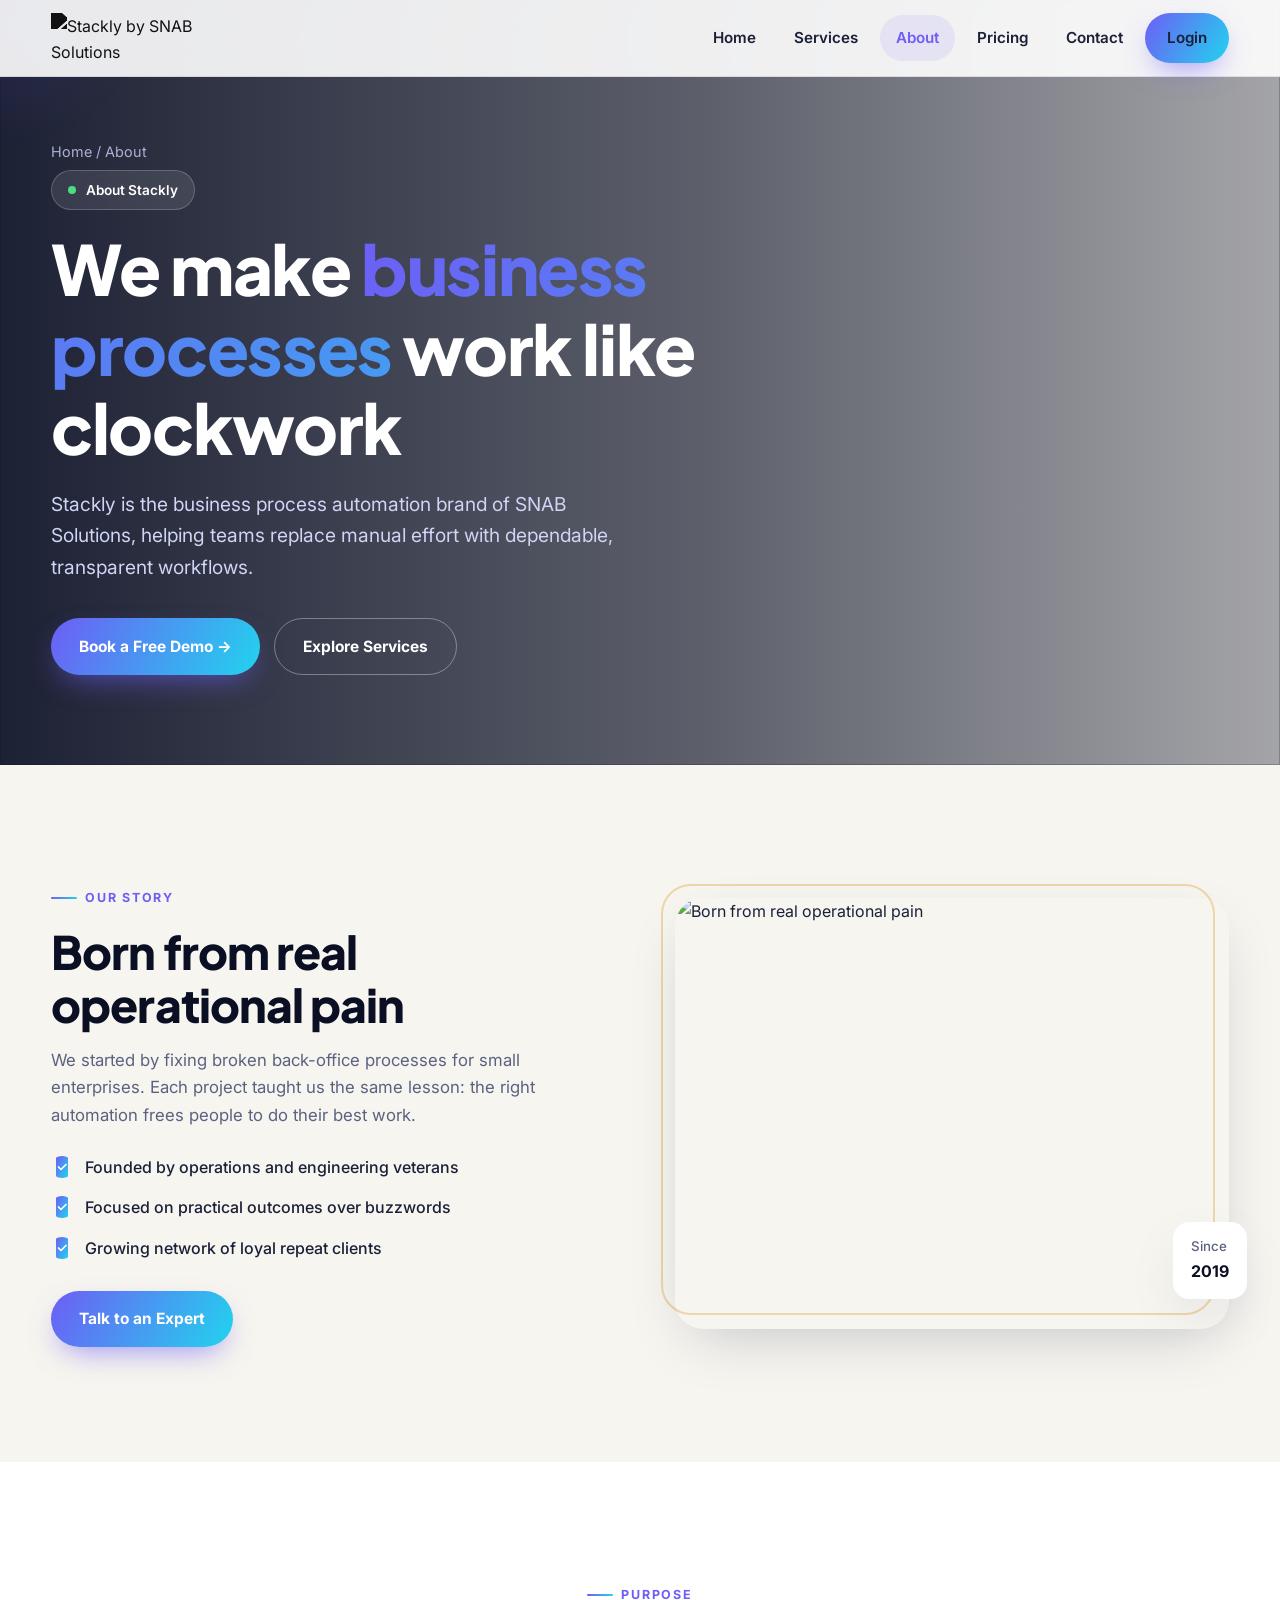
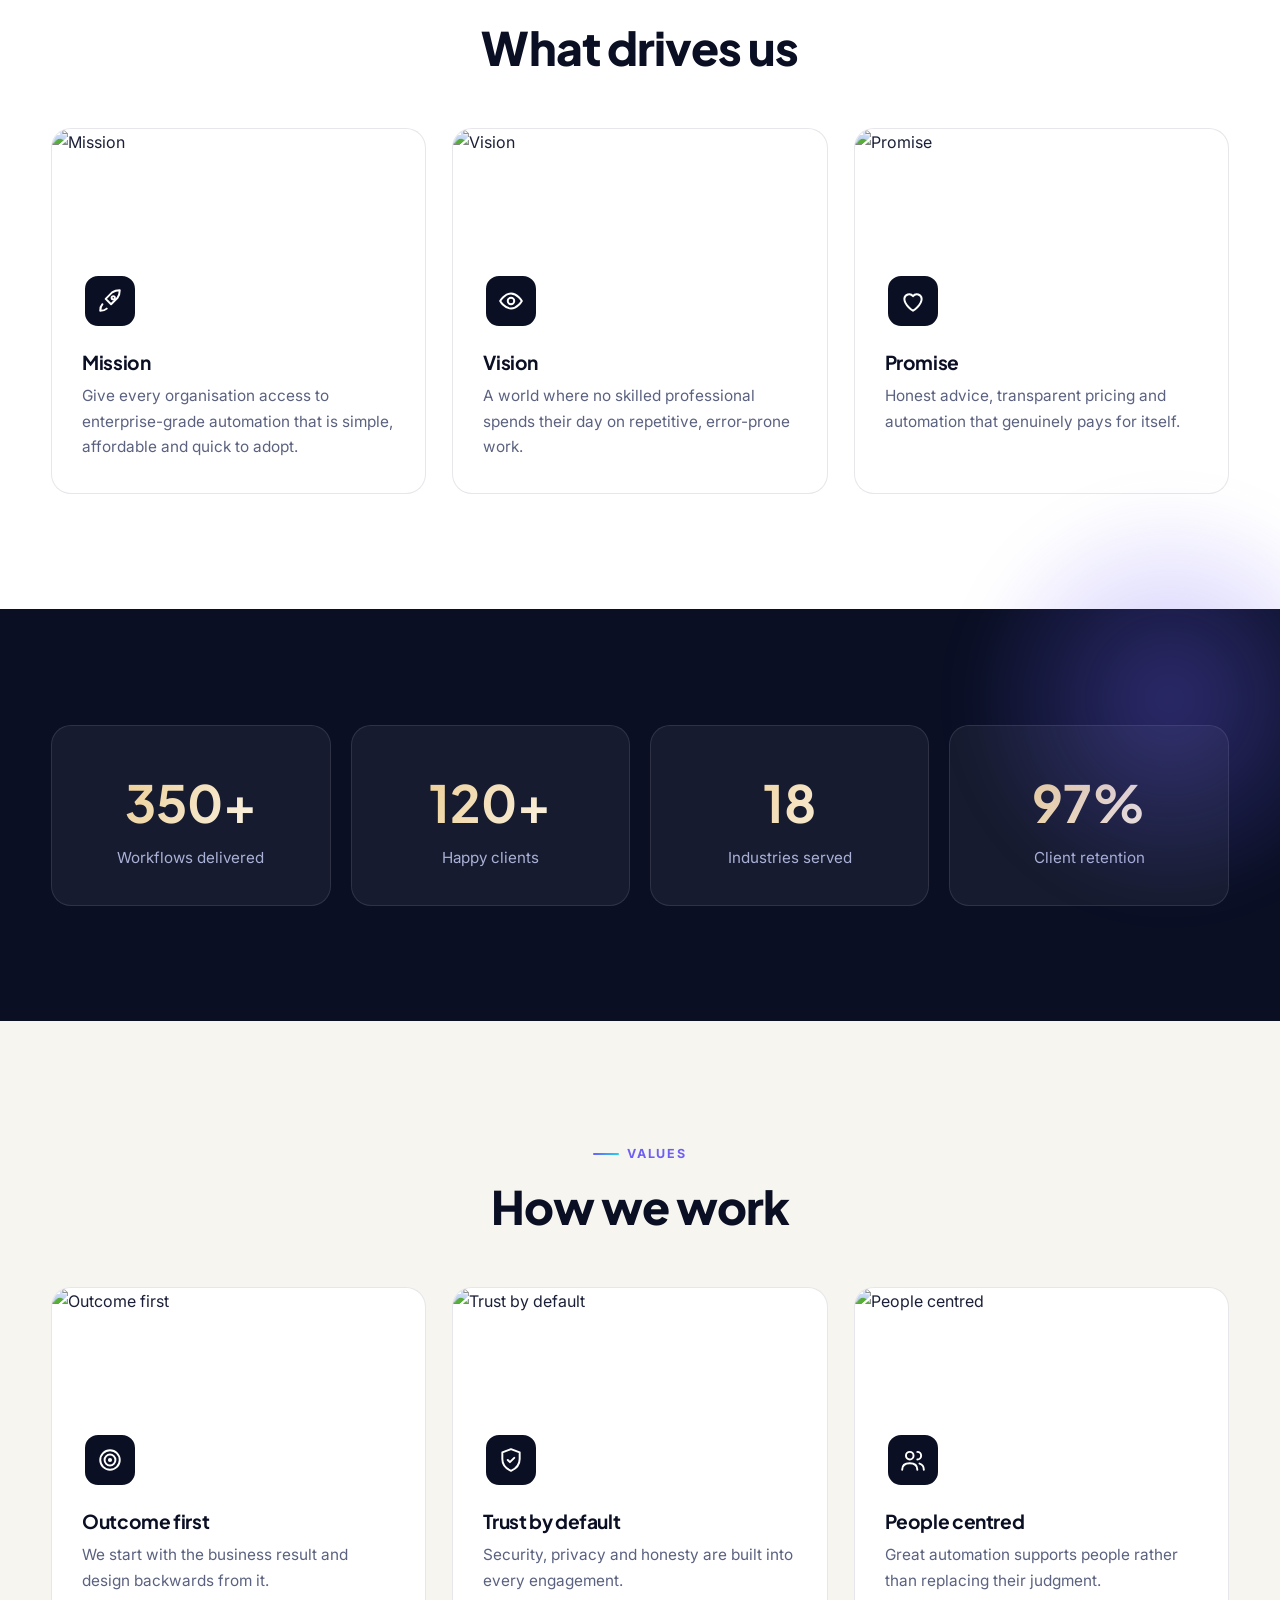
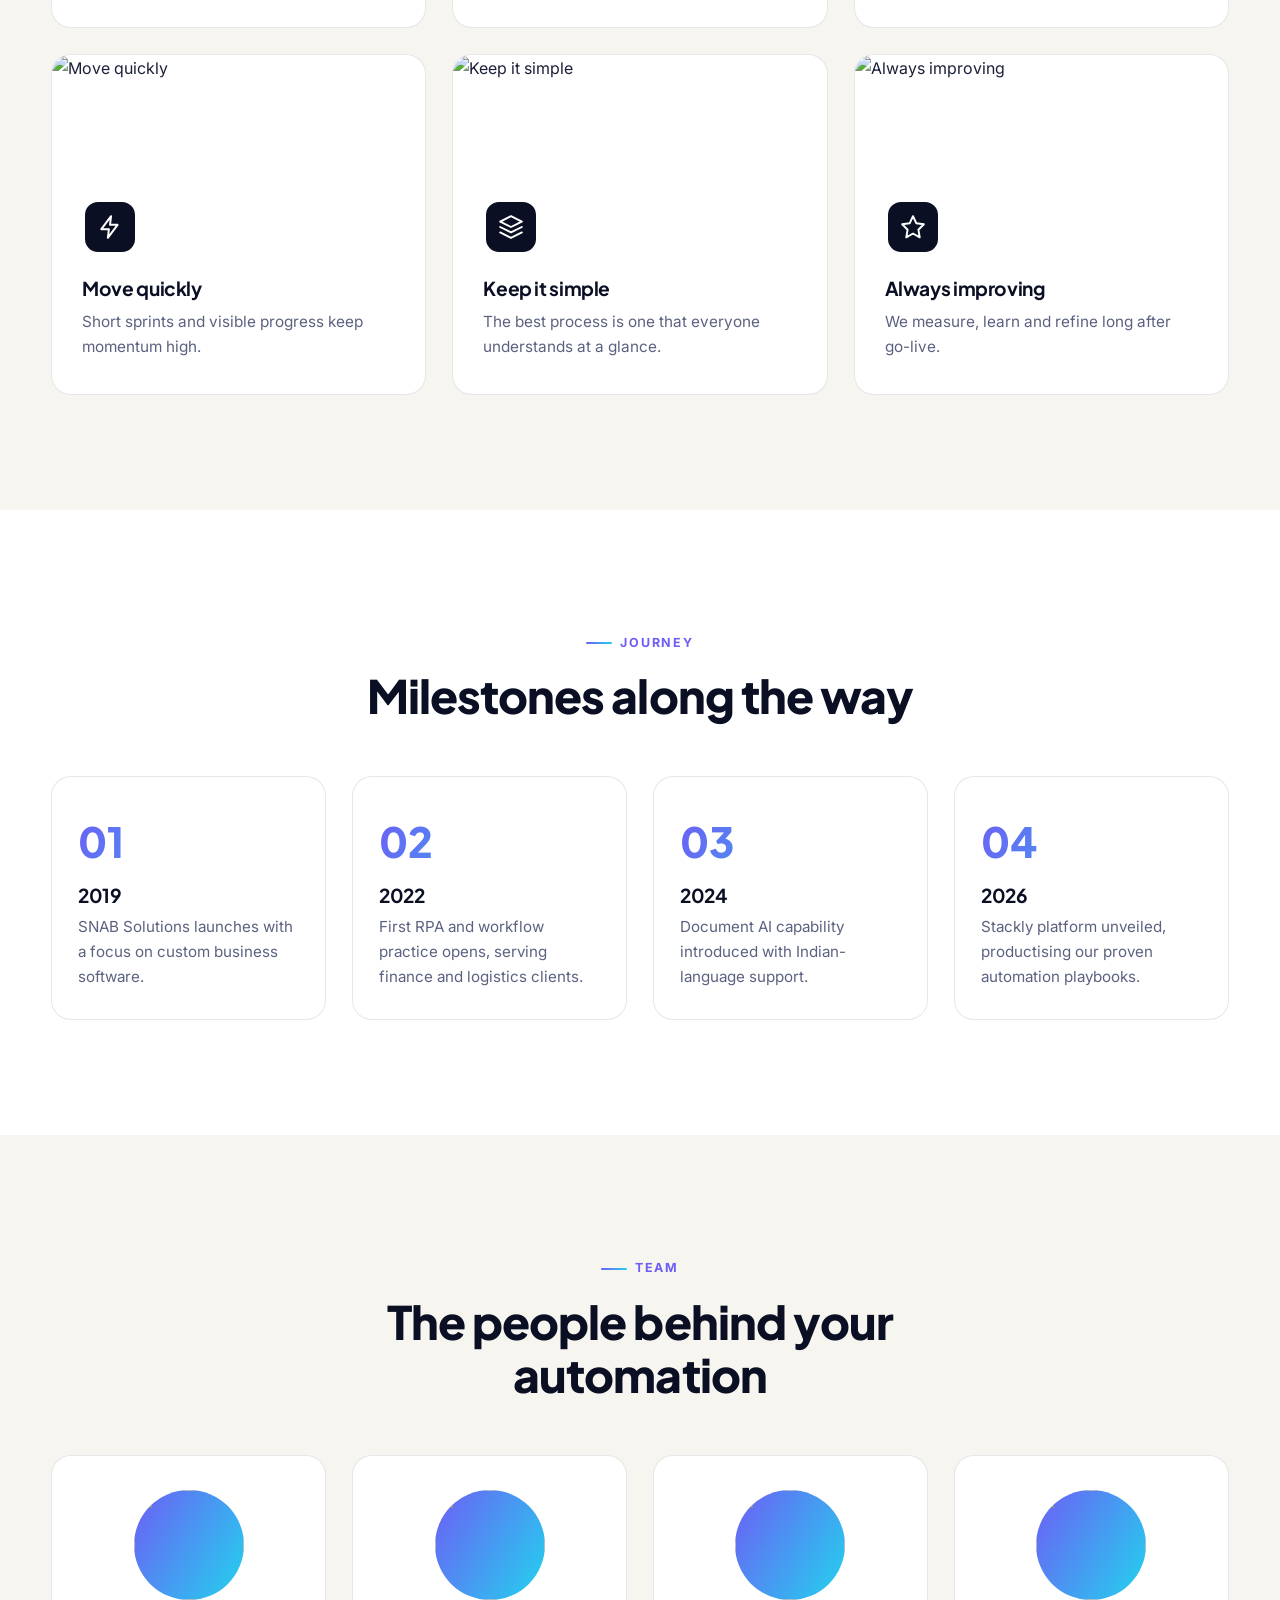
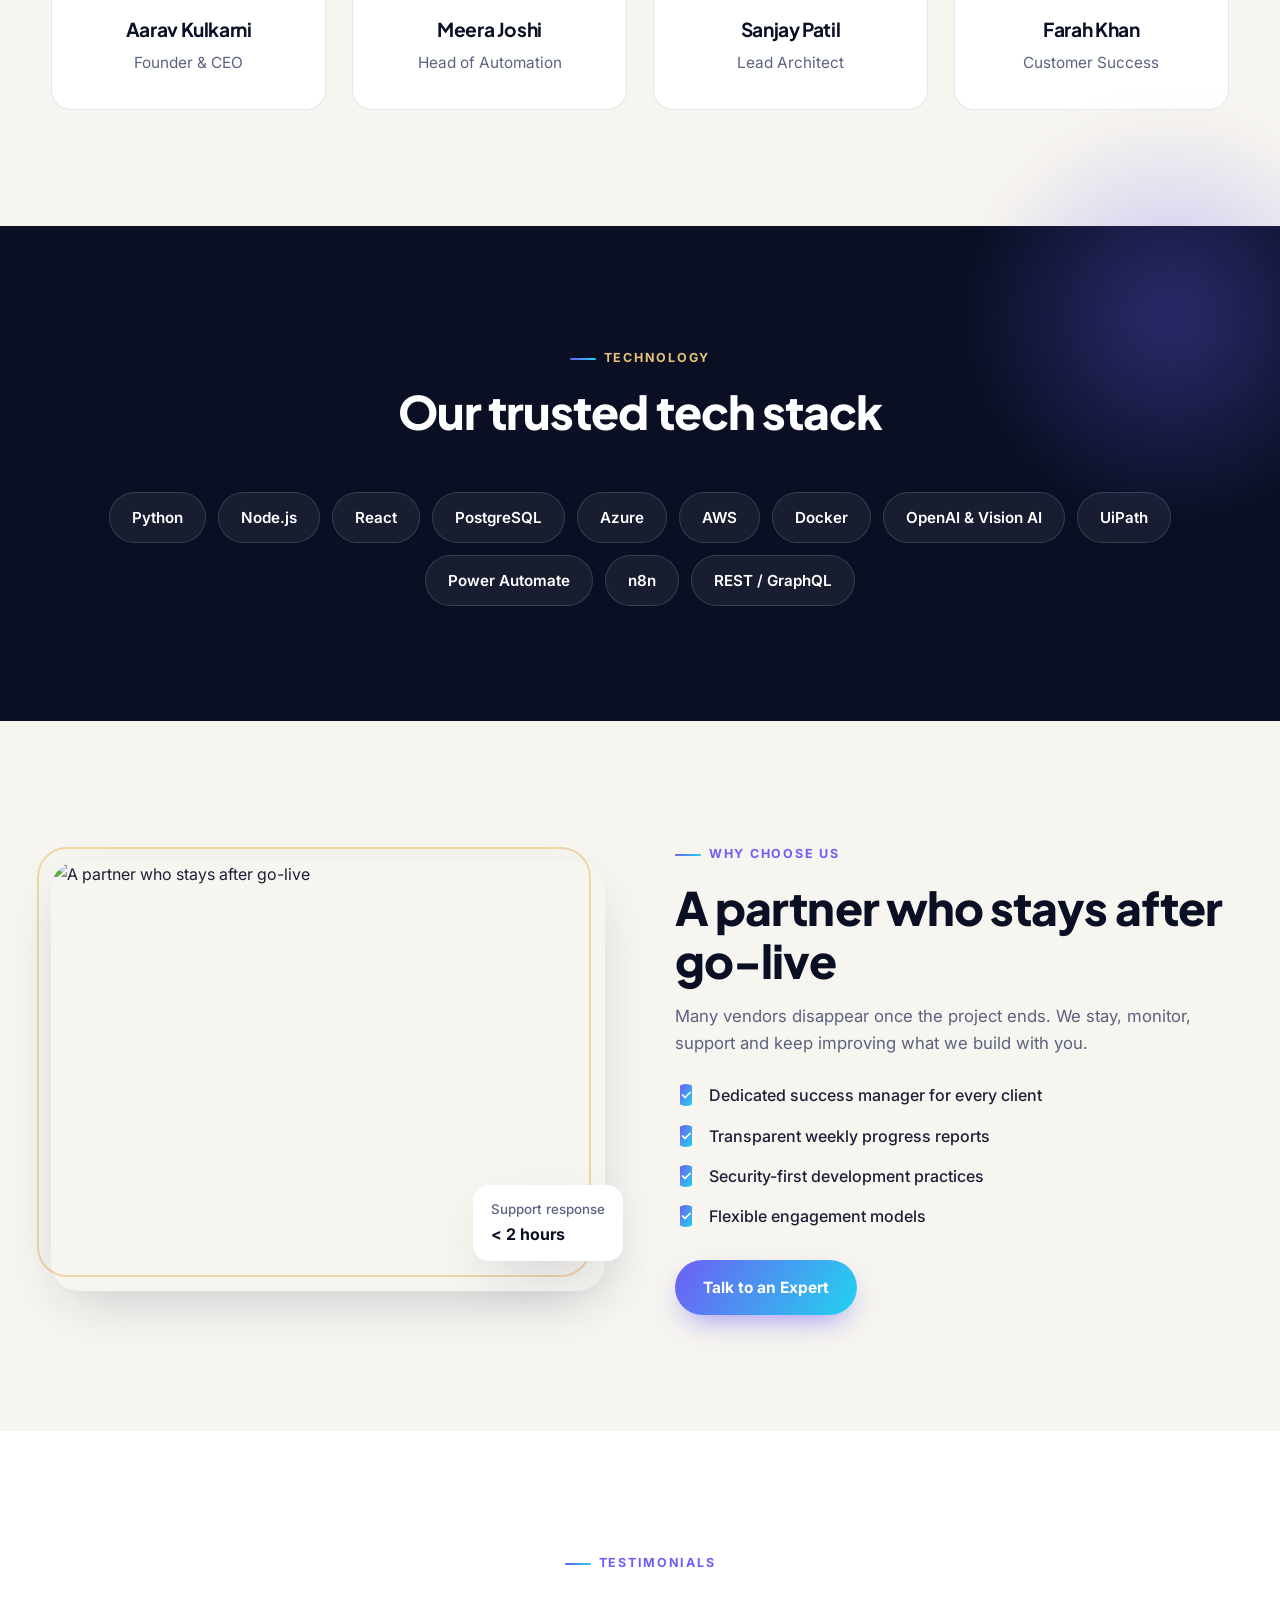
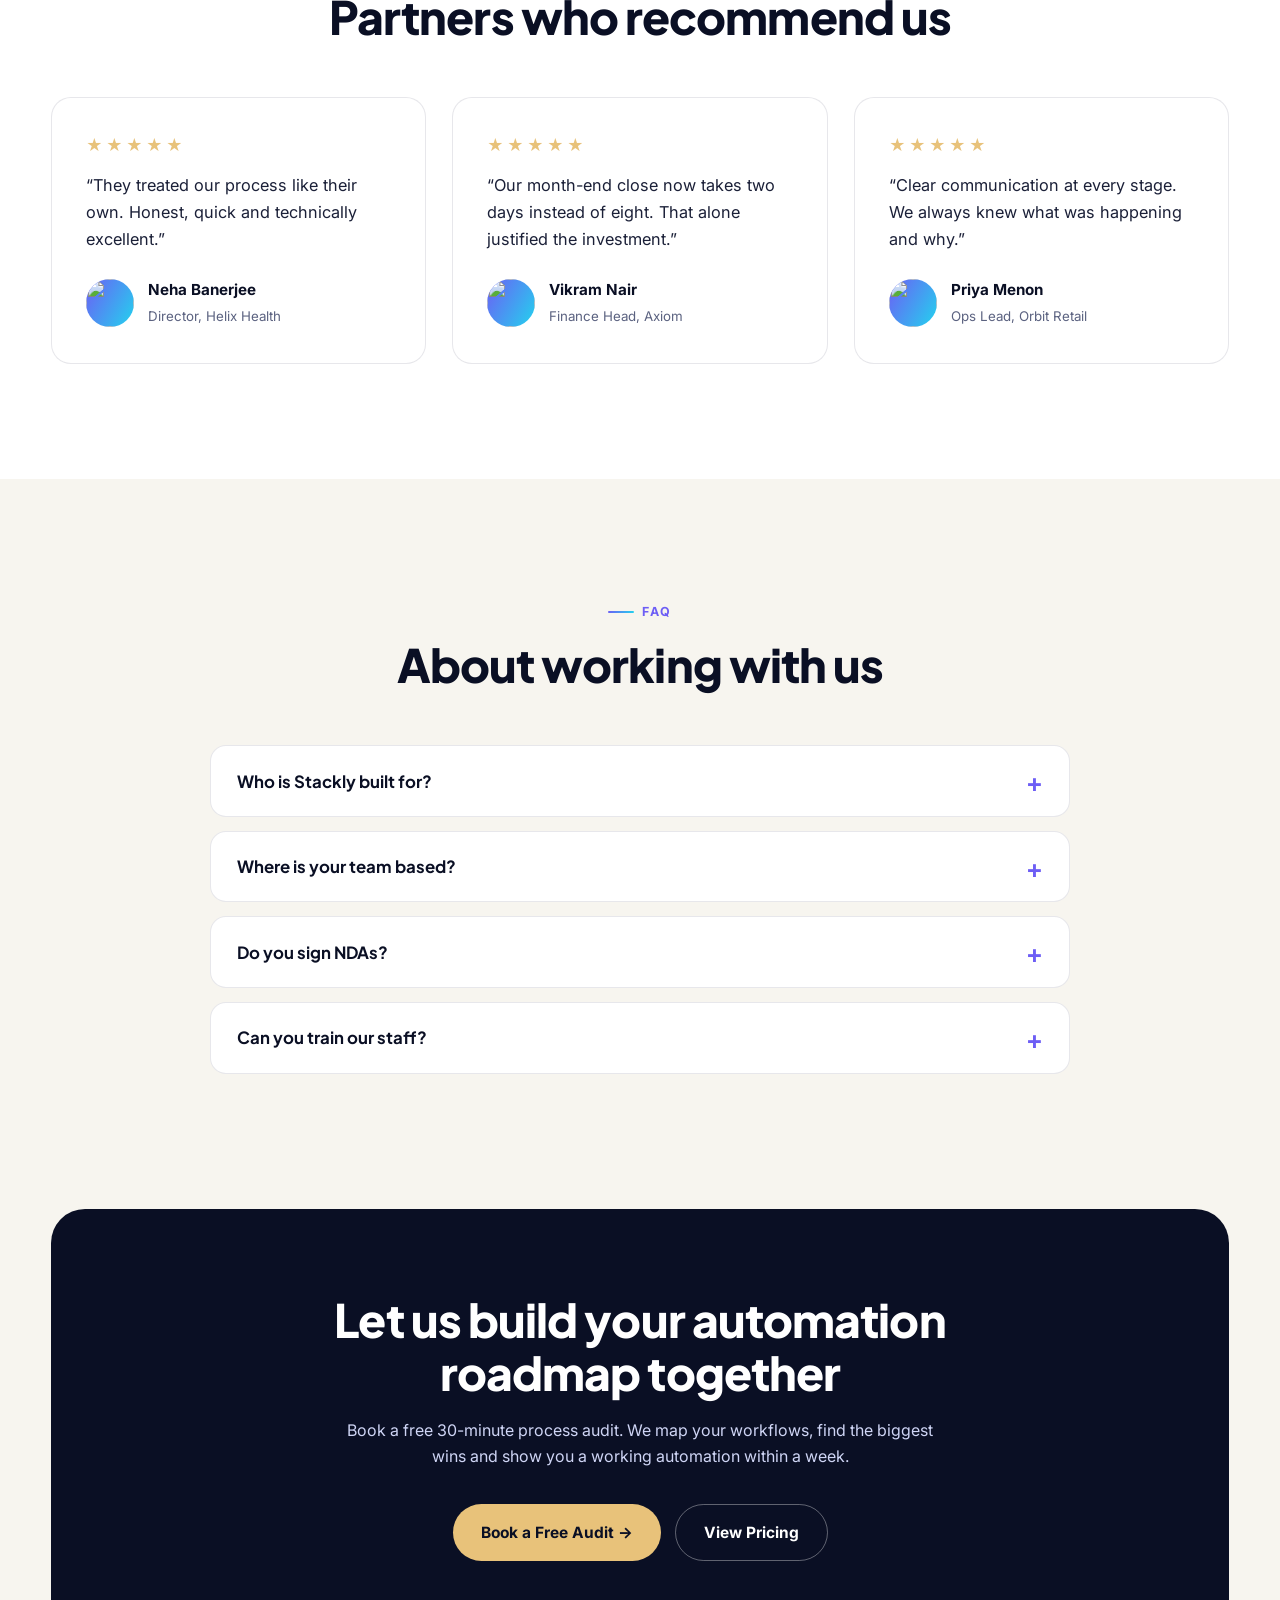
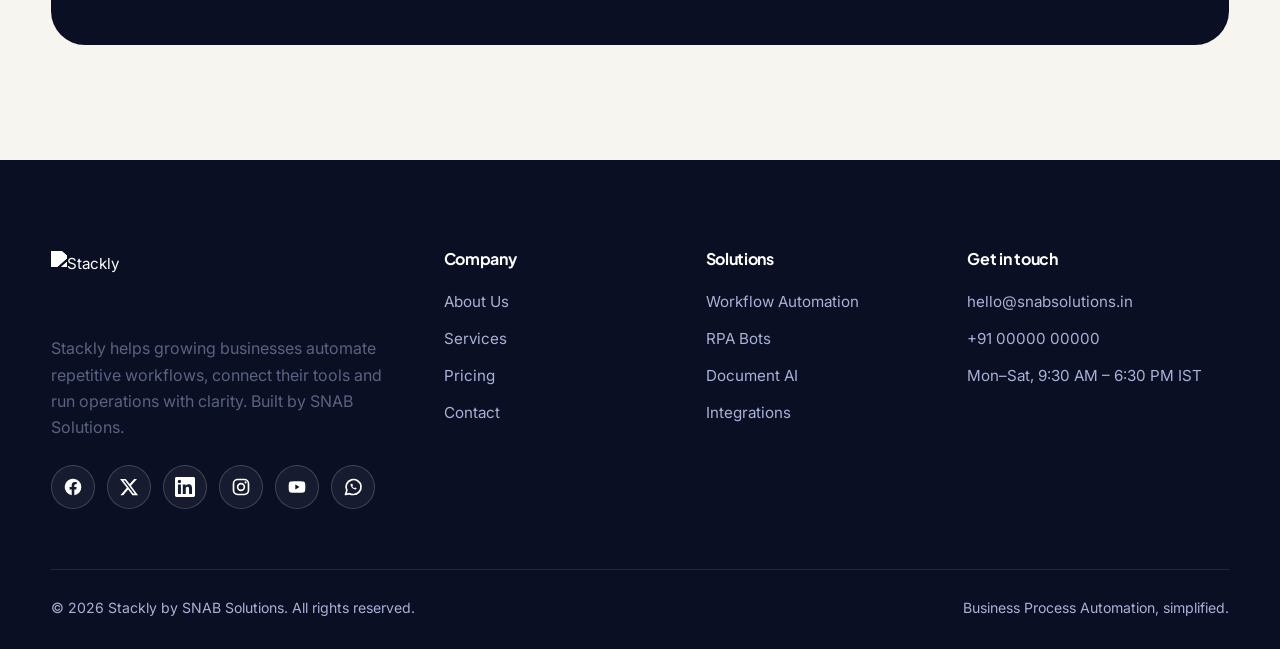
==== commit 1619f88c: "update" ====
--- a/about.html
+++ b/about.html
@@ -1,819 +1,303 @@
 <!DOCTYPE html>
 <html lang="en">
-  <head>
-    <meta charset="utf-8"/>
-    <meta content="width=device-width,initial-scale=1" name="viewport"/>
-    <title>
-      About | Stackly by SNAB Solutions
-    </title>
-    <meta content="Learn about Stackly, our mission, values, team and the journey behind SNAB Solutions automation practice." name="description"/>
-    <meta content="#0A0F24" name="theme-color"/>
-    <link href="https://fonts.googleapis.com" rel="preconnect"/>
-    <link crossorigin="" href="https://fonts.gstatic.com" rel="preconnect"/>
-    <link href="https://fonts.googleapis.com/css2?family=Inter:wght@400;500;600&amp;family=Plus+Jakarta+Sans:wght@700;800&amp;display=swap" rel="stylesheet"/>
-    <link href="css/style.css" rel="stylesheet"/>
-  </head>
-  <body>
-    <div id="progress">
-    </div>
-    <div id="glow">
-    </div>
-    <!-- Site header and navigation -->
-    <header class="hdr">
-      <div class="container nav">
-        <a aria-label="Stackly home" class="logo" href="index.html">
-          <img alt="Stackly by SNAB Solutions" height="44" src="https://wsrv.nl/?url=https://snabsolutions.in/wp-content/uploads/2026/02/stackly-snab-solutions.png&amp;w=280&amp;output=webp&amp;q=85&amp;fit=cover" width="140"/>
-        </a>
-        <nav class="menu" id="menu">
-          <a href="index.html">
-            Home
-          </a>
-          <a href="services.html">
-            Services
-          </a>
-          <a class="on" href="about.html">
-            About
-          </a>
-          <a href="pricing.html">
-            Pricing
-          </a>
-          <a href="contact.html">
-            Contact
-          </a>
-          <a class="btn btn-p" href="login.html">
-            Login
-          </a>
-        </nav>
-        <button aria-label="Menu" class="burger">
-          <span>
-          </span>
-        </button>
-      </div>
-    </header>
-    <!-- Main content -->
-    <main>
-      <!-- Section 01: Hero -->
-      <section class="hero small">
-        <img alt="" class="hero-bg" fetchpriority="high" height="900" src="assets/img/hero-about.webp" width="1600"/>
-        <div class="container hero-grid">
-          <div class="rv">
-            <div class="crumb">
-              Home / About
-            </div>
-            <span class="pill">
-              <i>
-              </i>
-              About Stackly
-            </span>
-            <h1>
-              We make
-              <span class="grad">
-                business processes
-              </span>
-              work like clockwork
-            </h1>
-            <p class="lead">
-              Stackly is the business process automation brand of SNAB Solutions, helping teams replace manual effort with dependable, transparent workflows.
-            </p>
-            <div class="acts">
-              <a class="btn btn-p" href="contact.html">
-                Book a Free Demo →
-              </a>
-              <a class="btn btn-o" href="services.html">
-                Explore Services
-              </a>
-            </div>
-          </div>
-        </div>
-      </section>
-      <!-- Section 02: Born from real operational pain -->
-      <section class="sec">
-        <div class="container">
-          <div class="split">
-            <div class="rv l">
-              <span class="eyebrow">
-                Our story
-              </span>
-              <h2>
-                Born from real operational pain
-              </h2>
-              <p style="margin-top:16px;font-size:1.05rem">
-                We started by fixing broken back-office processes for small enterprises. Each project taught us the same lesson: the right automation frees people to do their best work.
-              </p>
-              <ul class="checks">
-                <li>
-                  Founded by operations and engineering veterans
-                </li>
-                <li>
-                  Focused on practical outcomes over buzzwords
-                </li>
-                <li>
-                  Growing network of loyal repeat clients
-                </li>
-              </ul>
-              <a class="btn btn-p" href="contact.html" style="margin-top:30px">
-                Talk to an Expert
-              </a>
-            </div>
-            <div class="media rv r">
-              <img alt="Born from real operational pain" height="780" loading="lazy" src="assets/img/sec-6.webp" width="1000"/>
-              <div class="badge">
-                <small>
-                  Since
-                </small>
-                2019
-              </div>
-            </div>
-          </div>
-        </div>
-      </section>
-      <!-- Section 03: What drives us -->
-      <section class="sec alt">
-        <div class="container">
-          <div class="head center rv">
-            <span class="eyebrow">
-              Purpose
-            </span>
-            <h2>
-              What drives us
-            </h2>
-          </div>
-          <div class="grid g3">
-            <article class="card rv z d1">
-              <span class="ic">
-                <svg viewbox="0 0 24 24">
-                  <path d="M5 15c-1 1-2 4-2 6 2 0 5-1 6-2M14 4c3-2 6-2 7-2 0 1 0 4-2 7l-6 6-5-5z">
-                  </path>
-                  <circle cx="15" cy="9" r="1.5">
-                  </circle>
-                </svg>
-              </span>
-              <h3>
-                Mission
-              </h3>
-              <p>
-                Give every organisation access to enterprise-grade automation that is simple, affordable and quick to adopt.
-              </p>
-            </article>
-            <article class="card rv z d2">
-              <span class="ic">
-                <svg viewbox="0 0 24 24">
-                  <path d="M2 12s4-7 10-7 10 7 10 7-4 7-10 7S2 12 2 12z">
-                  </path>
-                  <circle cx="12" cy="12" r="3">
-                  </circle>
-                </svg>
-              </span>
-              <h3>
-                Vision
-              </h3>
-              <p>
-                A world where no skilled professional spends their day on repetitive, error-prone work.
-              </p>
-            </article>
-            <article class="card rv z d3">
-              <span class="ic">
-                <svg viewbox="0 0 24 24">
-                  <path d="M12 21s-8-5-8-11a4.5 4.5 0 018-2.5A4.5 4.5 0 0120 10c0 6-8 11-8 11z">
-                  </path>
-                </svg>
-              </span>
-              <h3>
-                Promise
-              </h3>
-              <p>
-                Honest advice, transparent pricing and automation that genuinely pays for itself.
-              </p>
-            </article>
-          </div>
-        </div>
-      </section>
-      <!-- Section 04: Content -->
-      <section class="sec dark">
-        <div class="blob" style="top:-120px;right:-100px">
-        </div>
-        <div class="container">
-          <div class="stats">
-            <div class="stat rv z d1">
-              <b data-n="350" data-s="+">
-                0
-              </b>
-              <span>
-                Workflows delivered
-              </span>
-            </div>
-            <div class="stat rv z d2">
-              <b data-n="120" data-s="+">
-                0
-              </b>
-              <span>
-                Happy clients
-              </span>
-            </div>
-            <div class="stat rv z d3">
-              <b data-n="18" data-s="">
-                0
-              </b>
-              <span>
-                Industries served
-              </span>
-            </div>
-            <div class="stat rv z d4">
-              <b data-n="97" data-s="%">
-                0
-              </b>
-              <span>
-                Client retention
-              </span>
-            </div>
-          </div>
-        </div>
-      </section>
-      <!-- Section 05: How we work -->
-      <section class="sec">
-        <div class="container">
-          <div class="head center rv">
-            <span class="eyebrow">
-              Values
-            </span>
-            <h2>
-              How we work
-            </h2>
-          </div>
-          <div class="grid g3">
-            <article class="card rv z d1">
-              <span class="ic">
-                <svg viewbox="0 0 24 24">
-                  <circle cx="12" cy="12" r="9">
-                  </circle>
-                  <circle cx="12" cy="12" r="5">
-                  </circle>
-                  <circle cx="12" cy="12" r="1">
-                  </circle>
-                </svg>
-              </span>
-              <h3>
-                Outcome first
-              </h3>
-              <p>
-                We start with the business result and design backwards from it.
-              </p>
-            </article>
-            <article class="card rv z d2">
-              <span class="ic">
-                <svg viewbox="0 0 24 24">
-                  <path d="M12 2l8 3v6c0 5-3.5 9-8 11-4.5-2-8-6-8-11V5z">
-                  </path>
-                  <path d="M9 12l2 2 4-4">
-                  </path>
-                </svg>
-              </span>
-              <h3>
-                Trust by default
-              </h3>
-              <p>
-                Security, privacy and honesty are built into every engagement.
-              </p>
-            </article>
-            <article class="card rv z d3">
-              <span class="ic">
-                <svg viewbox="0 0 24 24">
-                  <circle cx="9" cy="8" r="3.5">
-                  </circle>
-                  <path d="M2 21c0-4 3-6 7-6s7 2 7 6M16 4.5a3.5 3.5 0 010 7M22 21c0-3-1.5-5-4-5.7">
-                  </path>
-                </svg>
-              </span>
-              <h3>
-                People centred
-              </h3>
-              <p>
-                Great automation supports people rather than replacing their judgment.
-              </p>
-            </article>
-            <article class="card rv z d1">
-              <span class="ic">
-                <svg viewbox="0 0 24 24">
-                  <path d="M13 2L4 14h7l-1 8 9-12h-7z">
-                  </path>
-                </svg>
-              </span>
-              <h3>
-                Move quickly
-              </h3>
-              <p>
-                Short sprints and visible progress keep momentum high.
-              </p>
-            </article>
-            <article class="card rv z d2">
-              <span class="ic">
-                <svg viewbox="0 0 24 24">
-                  <path d="M12 2l10 5-10 5L2 7z">
-                  </path>
-                  <path d="M2 12l10 5 10-5M2 17l10 5 10-5">
-                  </path>
-                </svg>
-              </span>
-              <h3>
-                Keep it simple
-              </h3>
-              <p>
-                The best process is one that everyone understands at a glance.
-              </p>
-            </article>
-            <article class="card rv z d3">
-              <span class="ic">
-                <svg viewbox="0 0 24 24">
-                  <path d="M12 2l3 6.5 7 1-5 5 1.2 7L12 18l-6.2 3.5L7 14.5l-5-5 7-1z">
-                  </path>
-                </svg>
-              </span>
-              <h3>
-                Always improving
-              </h3>
-              <p>
-                We measure, learn and refine long after go-live.
-              </p>
-            </article>
-          </div>
-        </div>
-      </section>
-      <!-- Section 06: Milestones along the way -->
-      <section class="sec alt">
-        <div class="container">
-          <div class="head center rv">
-            <span class="eyebrow">
-              Journey
-            </span>
-            <h2>
-              Milestones along the way
-            </h2>
-          </div>
-          <div class="steps">
-            <div class="step rv d1">
-              <h3>
-                2019
-              </h3>
-              <p>
-                SNAB Solutions launches with a focus on custom business software.
-              </p>
-            </div>
-            <div class="step rv d2">
-              <h3>
-                2022
-              </h3>
-              <p>
-                First RPA and workflow practice opens, serving finance and logistics clients.
-              </p>
-            </div>
-            <div class="step rv d3">
-              <h3>
-                2024
-              </h3>
-              <p>
-                Document AI capability introduced with Indian-language support.
-              </p>
-            </div>
-            <div class="step rv d4">
-              <h3>
-                2026
-              </h3>
-              <p>
-                Stackly platform unveiled, productising our proven automation playbooks.
-              </p>
-            </div>
-          </div>
-        </div>
-      </section>
-      <!-- Section 07: The people behind your automation -->
-      <section class="sec">
-        <div class="container">
-          <div class="head center rv">
-            <span class="eyebrow">
-              Team
-            </span>
-            <h2>
-              The people behind your automation
-            </h2>
-          </div>
-          <div class="grid g4">
-            <div class="card rv z d1" style="text-align:center">
-              <div class="av" style="width:84px;height:84px;font-size:1.9rem;margin:0 auto 18px">
-                A
-              </div>
-              <h3>
-                Aarav Kulkarni
-              </h3>
-              <p>
-                Founder &amp; CEO
-              </p>
-            </div>
-            <div class="card rv z d2" style="text-align:center">
-              <div class="av" style="width:84px;height:84px;font-size:1.9rem;margin:0 auto 18px">
-                M
-              </div>
-              <h3>
-                Meera Joshi
-              </h3>
-              <p>
-                Head of Automation
-              </p>
-            </div>
-            <div class="card rv z d3" style="text-align:center">
-              <div class="av" style="width:84px;height:84px;font-size:1.9rem;margin:0 auto 18px">
-                S
-              </div>
-              <h3>
-                Sanjay Patil
-              </h3>
-              <p>
-                Lead Architect
-              </p>
-            </div>
-            <div class="card rv z d4" style="text-align:center">
-              <div class="av" style="width:84px;height:84px;font-size:1.9rem;margin:0 auto 18px">
-                F
-              </div>
-              <h3>
-                Farah Khan
-              </h3>
-              <p>
-                Customer Success
-              </p>
-            </div>
-          </div>
-        </div>
-      </section>
-      <!-- Section 08: Our trusted tech stack -->
-      <section class="sec dark">
-        <div class="blob" style="top:-120px;right:-100px">
-        </div>
-        <div class="container">
-          <div class="head center rv">
-            <span class="eyebrow">
-              Technology
-            </span>
-            <h2>
-              Our trusted tech stack
-            </h2>
-          </div>
-          <div class="chips rv">
-            <span class="chip">
-              Python
-            </span>
-            <span class="chip">
-              Node.js
-            </span>
-            <span class="chip">
-              React
-            </span>
-            <span class="chip">
-              PostgreSQL
-            </span>
-            <span class="chip">
-              Azure
-            </span>
-            <span class="chip">
-              AWS
-            </span>
-            <span class="chip">
-              Docker
-            </span>
-            <span class="chip">
-              OpenAI &amp; Vision AI
-            </span>
-            <span class="chip">
-              UiPath
-            </span>
-            <span class="chip">
-              Power Automate
-            </span>
-            <span class="chip">
-              n8n
-            </span>
-            <span class="chip">
-              REST / GraphQL
-            </span>
-          </div>
-        </div>
-      </section>
-      <!-- Section 09: A partner who stays after go-live -->
-      <section class="sec">
-        <div class="container">
-          <div class="split rev">
-            <div class="rv r">
-              <span class="eyebrow">
-                Why choose us
-              </span>
-              <h2>
-                A partner who stays after go-live
-              </h2>
-              <p style="margin-top:16px;font-size:1.05rem">
-                Many vendors disappear once the project ends. We stay, monitor, support and keep improving what we build with you.
-              </p>
-              <ul class="checks">
-                <li>
-                  Dedicated success manager for every client
-                </li>
-                <li>
-                  Transparent weekly progress reports
-                </li>
-                <li>
-                  Security-first development practices
-                </li>
-                <li>
-                  Flexible engagement models
-                </li>
-              </ul>
-              <a class="btn btn-p" href="contact.html" style="margin-top:30px">
-                Talk to an Expert
-              </a>
-            </div>
-            <div class="media rv l">
-              <img alt="A partner who stays after go-live" height="780" loading="lazy" src="assets/img/sec-7.webp" width="1000"/>
-              <div class="badge">
-                <small>
-                  Support response
-                </small>
-                &lt; 2 hours
-              </div>
-            </div>
-          </div>
-        </div>
-      </section>
-      <!-- Section 10: Partners who recommend us -->
-      <section class="sec alt">
-        <div class="container">
-          <div class="head center rv">
-            <span class="eyebrow">
-              Testimonials
-            </span>
-            <h2>
-              Partners who recommend us
-            </h2>
-          </div>
-          <div class="grid g3">
-            <div class="quote rv d1">
-              <div class="st">
-                ★★★★★
-              </div>
-              <p>
-                “They treated our process like their own. Honest, quick and technically excellent.”
-              </p>
-              <div class="who">
-                <div class="av">
-                  N
-                </div>
-                <div>
-                  <b>
-                    Neha Banerjee
-                  </b>
-                  <small>
-                    Director, Helix Health
-                  </small>
-                </div>
-              </div>
-            </div>
-            <div class="quote rv d2">
-              <div class="st">
-                ★★★★★
-              </div>
-              <p>
-                “Our month-end close now takes two days instead of eight. That alone justified the investment.”
-              </p>
-              <div class="who">
-                <div class="av">
-                  V
-                </div>
-                <div>
-                  <b>
-                    Vikram Nair
-                  </b>
-                  <small>
-                    Finance Head, Axiom
-                  </small>
-                </div>
-              </div>
-            </div>
-            <div class="quote rv d3">
-              <div class="st">
-                ★★★★★
-              </div>
-              <p>
-                “Clear communication at every stage. We always knew what was happening and why.”
-              </p>
-              <div class="who">
-                <div class="av">
-                  P
-                </div>
-                <div>
-                  <b>
-                    Priya Menon
-                  </b>
-                  <small>
-                    Ops Lead, Orbit Retail
-                  </small>
-                </div>
-              </div>
-            </div>
-          </div>
-        </div>
-      </section>
-      <!-- Section 11: About working with us -->
-      <section class="sec">
-        <div class="container">
-          <div class="head center rv">
-            <span class="eyebrow">
-              FAQ
-            </span>
-            <h2>
-              About working with us
-            </h2>
-          </div>
-          <div class="faq">
-            <div class="fq rv">
-              <button>
-                Who is Stackly built for?
-              </button>
-              <div>
-                <p>
-                  Growing and mid-sized organisations that run on approvals, documents and data hand-offs and want to scale without adding headcount.
-                </p>
-              </div>
-            </div>
-            <div class="fq rv">
-              <button>
-                Where is your team based?
-              </button>
-              <div>
-                <p>
-                  Our core team is in India and supports clients across time zones with flexible working hours.
-                </p>
-              </div>
-            </div>
-            <div class="fq rv">
-              <button>
-                Do you sign NDAs?
-              </button>
-              <div>
-                <p>
-                  Yes. We sign NDAs before discovery and follow strict data-handling practices.
-                </p>
-              </div>
-            </div>
-            <div class="fq rv">
-              <button>
-                Can you train our staff?
-              </button>
-              <div>
-                <p>
-                  Yes. Every project includes role-based training and documentation.
-                </p>
-              </div>
-            </div>
-          </div>
-        </div>
-      </section>
-      <!-- Section 12: Let us build your automation roadmap together -->
-      <section class="sec" style="padding-top:20px">
-        <div class="container">
-          <div class="cta rv z">
-            <h2>
-              Let us build your automation roadmap together
-            </h2>
-            <p>
-              Book a free 30-minute process audit. We map your workflows, find the biggest wins and show you a working automation within a week.
-            </p>
-            <div class="acts">
-              <a class="btn btn-g" href="contact.html">
-                Book a Free Audit →
-              </a>
-              <a class="btn btn-o" href="pricing.html">
-                View Pricing
-              </a>
-            </div>
-          </div>
-        </div>
-      </section>
-    </main>
-    <!-- Site footer -->
-    <footer class="ftr">
-      <div class="container">
-        <div class="fg">
-          <div>
-            <a class="logo" href="index.html">
-              <img alt="Stackly" height="38" loading="lazy" src="https://wsrv.nl/?url=https://snabsolutions.in/wp-content/uploads/2026/02/stackly-snab-solutions.png&amp;w=280&amp;output=webp&amp;q=85&amp;fit=cover" width="140"/>
-            </a>
-            <p>
-              Stackly helps growing businesses automate repetitive workflows, connect their tools and run operations with clarity. Built by SNAB Solutions.
-            </p>
-            <div class="social">
-              <a aria-label="Facebook" href="https://www.facebook.com/" rel="noopener noreferrer" target="_blank">
-                <svg aria-hidden="true" viewbox="0 0 24 24">
-                  <path d="M22 12a10 10 0 10-11.56 9.88v-6.99H7.9V12h2.54V9.8c0-2.5 1.49-3.89 3.77-3.89 1.09 0 2.24.2 2.24.2v2.46h-1.26c-1.24 0-1.63.77-1.63 1.56V12h2.78l-.44 2.89h-2.34v6.99A10 10 0 0022 12z" fill="currentColor">
-                  </path>
-                </svg>
-              </a>
-              <a aria-label="X (Twitter)" href="https://x.com/" rel="noopener noreferrer" target="_blank">
-                <svg aria-hidden="true" viewbox="0 0 24 24">
-                  <path d="M18.244 2.25h3.308l-7.227 8.26 8.502 11.24H16.17l-5.214-6.817L4.99 21.75H1.68l7.73-8.835L1.254 2.25H8.08l4.713 6.231zm-1.161 17.52h1.833L7.084 4.126H5.117z" fill="currentColor">
-                  </path>
-                </svg>
-              </a>
-              <a aria-label="LinkedIn" href="https://www.linkedin.com/" rel="noopener noreferrer" target="_blank">
-                <svg aria-hidden="true" viewbox="0 0 24 24">
-                  <path d="M20.447 20.452h-3.554v-5.569c0-1.328-.027-3.037-1.852-3.037-1.853 0-2.136 1.445-2.136 2.939v5.667H9.351V9h3.414v1.561h.046c.477-.9 1.637-1.85 3.37-1.85 3.601 0 4.267 2.37 4.267 5.455v6.286zM5.337 7.433a2.062 2.062 0 01-2.063-2.065 2.064 2.064 0 112.063 2.065zm1.782 13.019H3.555V9h3.564v11.452zM22.225 0H1.771C.792 0 0 .774 0 1.729v20.542C0 23.227.792 24 1.771 24h20.451C23.2 24 24 23.227 24 22.271V1.729C24 .774 23.2 0 22.222 0h.003z" fill="currentColor">
-                  </path>
-                </svg>
-              </a>
-              <a aria-label="Instagram" href="https://www.instagram.com/" rel="noopener noreferrer" target="_blank">
-                <svg aria-hidden="true" viewbox="0 0 24 24">
-                  <rect fill="none" height="18" rx="5" stroke="currentColor" stroke-width="2" width="18" x="3" y="3">
-                  </rect>
-                  <circle cx="12" cy="12" fill="none" r="4" stroke="currentColor" stroke-width="2">
-                  </circle>
-                  <circle cx="17.5" cy="6.5" fill="currentColor" r="1.3">
-                  </circle>
-                </svg>
-              </a>
-              <a aria-label="YouTube" href="https://www.youtube.com/" rel="noopener noreferrer" target="_blank">
-                <svg aria-hidden="true" viewbox="0 0 24 24">
-                  <path d="M21.6 7.2a2.5 2.5 0 00-1.76-1.77C18.25 5 12 5 12 5s-6.25 0-7.84.43A2.5 2.5 0 002.4 7.2C2 8.8 2 12 2 12s0 3.2.4 4.8a2.5 2.5 0 001.76 1.77C5.75 19 12 19 12 19s6.25 0 7.84-.43a2.5 2.5 0 001.76-1.77C22 15.2 22 12 22 12s0-3.2-.4-4.8z" fill="currentColor">
-                  </path>
-                  <path d="M10 15l5-3-5-3z" fill="#0A0F24">
-                  </path>
-                </svg>
-              </a>
-              <a aria-label="WhatsApp" href="https://wa.me/910000000000" rel="noopener noreferrer" target="_blank">
-                <svg aria-hidden="true" viewbox="0 0 24 24">
-                  <path d="M3 21l1.65-4.8A9 9 0 1112 21a9 9 0 01-4.2-1z" fill="none" stroke="currentColor" stroke-linejoin="round" stroke-width="2">
-                  </path>
-                  <path d="M9 8.5c0 3.5 3 6.5 6.5 6.5l1-1.5-2-1-1 .8c-1-.4-1.9-1.3-2.3-2.3l.8-1-1-2z" fill="currentColor">
-                  </path>
-                </svg>
-              </a>
-            </div>
-          </div>
-          <div>
-            <h4>
-              Company
-            </h4>
-            <a href="about.html">
-              About Us
-            </a>
-            <a href="services.html">
-              Services
-            </a>
-            <a href="pricing.html">
-              Pricing
-            </a>
-            <a href="contact.html">
-              Contact
-            </a>
-          </div>
-          <div>
-            <h4>
-              Solutions
-            </h4>
-            <a href="services.html">
-              Workflow Automation
-            </a>
-            <a href="services.html">
-              RPA Bots
-            </a>
-            <a href="services.html">
-              Document AI
-            </a>
-            <a href="services.html">
-              Integrations
-            </a>
-          </div>
-          <div>
-            <h4>
-              Get in touch
-            </h4>
-            <a href="mailto:hello@snabsolutions.in">
-              hello@snabsolutions.in
-            </a>
-            <a href="tel:+910000000000">
-              +91 00000 00000
-            </a>
-            <a href="contact.html">
-              Mon–Sat, 9:30 AM – 6:30 PM IST
-            </a>
-          </div>
-        </div>
-        <div class="copy">
-          <span>
-            © 2026 Stackly by SNAB Solutions. All rights reserved.
-          </span>
-          <span>
-            Business Process Automation, simplified.
-          </span>
-        </div>
-      </div>
-    </footer>
-    <script defer="" src="js/main.js">
-    </script>
-  </body>
+<head>
+<meta charset="utf-8"/>
+<meta content="width=device-width,initial-scale=1" name="viewport"/>
+<title>About | Stackly by SNAB Solutions</title>
+<meta content="Learn about Stackly, our mission, values, team and the journey behind SNAB Solutions automation practice." name="description"/>
+<meta content="#0A0F24" name="theme-color"/>
+<link href="https://fonts.googleapis.com" rel="preconnect"/>
+<link crossorigin="" href="https://fonts.gstatic.com" rel="preconnect"/>
+<link href="https://fonts.googleapis.com/css2?family=Inter:wght@400;500;600&amp;family=Plus+Jakarta+Sans:wght@700;800&amp;display=swap" rel="stylesheet"/>
+<link href="css/style.css" rel="stylesheet"/>
+<style>
+/* ==========================================================================
+   images.css - photo styling (load after style.css)
+   ========================================================================== */
+
+.card .cimg {
+  width: calc(100% + 60px);
+  max-width: none;
+  height: 170px;
+  object-fit: cover;
+  margin: -34px -30px 24px;
+  border-radius: 0;
+  transition: transform .6s var(--ease)
+}
+
+.card:hover .cimg {
+  transform: scale(1.05)
+}
+
+.card .ic {
+  position: relative;
+  margin-top: -50px;
+  border: 3px solid #fff
+}
+
+.dark .card .ic {
+  border-color: var(--ink)
+}
+
+.card .av img {
+  width: 100%;
+  height: 100%;
+  object-fit: cover
+}
+
+/* CTA banner background */
+.cta:before {
+  background: url(https://images.unsplash.com/photo-1451187580459-43490279c0fa?fm=webp&fit=crop&q=30&w=1200&h=675) center/cover;
+  opacity: .55
+}
+
+@media(max-width:560px) {
+  .card .cimg {
+    width: calc(100% + 48px);
+    margin: -28px -24px 20px
+  }
+}
+</style>
+</head>
+<body>
+<div id="progress"></div>
+<div id="glow"></div>
+<!-- Site header and navigation -->
+<header class="hdr">
+<div class="container nav">
+<a aria-label="Stackly home" class="logo" href="index.html"><img alt="Stackly by SNAB Solutions" height="44" src="https://wsrv.nl/?url=https://snabsolutions.in/wp-content/uploads/2026/02/stackly-snab-solutions.png&amp;w=280&amp;output=webp&amp;q=85&amp;fit=cover" width="140"/></a>
+<nav class="menu" id="menu">
+<a href="index.html">Home</a>
+<a href="services.html">Services</a>
+<a class="on" href="about.html">About</a>
+<a href="pricing.html">Pricing</a>
+<a href="contact.html">Contact</a>
+<a class="btn btn-p" href="login.html">Login</a>
+</nav>
+<button aria-label="Menu" class="burger"><span></span></button>
+</div>
+</header>
+<main>
+<!-- Hero -->
+<section class="hero small">
+<img alt="" class="hero-bg" height="900" fetchpriority="high" src="https://images.unsplash.com/photo-1522071820081-009f0129c71c?fm=webp&fit=crop&q=35&w=1200&h=675" width="1600" onerror="this.onerror=null;this.src='https://picsum.photos/seed/hero_team/800/450.webp'"/>
+<div class="container hero-grid">
+<div class="rv">
+<div class="crumb">Home / About</div>
+<span class="pill"><i></i>About Stackly</span>
+<h1>We make <span class="grad">business processes</span> work like clockwork</h1>
+<p class="lead">Stackly is the business process automation brand of SNAB Solutions, helping teams replace manual effort with dependable, transparent workflows.</p>
+<div class="acts"><a class="btn btn-p" href="contact.html">Book a Free Demo →</a><a class="btn btn-o" href="services.html">Explore Services</a></div>
+</div>
+
+</div>
+</section>
+<section class="sec">
+<div class="container">
+<div class="split">
+<div class="rv l">
+<span class="eyebrow">Our story</span>
+<h2>Born from real operational pain</h2>
+<p style="margin-top:16px;font-size:1.05rem">We started by fixing broken back-office processes for small enterprises. Each project taught us the same lesson: the right automation frees people to do their best work.</p>
+<ul class="checks"><li>Founded by operations and engineering veterans</li><li>Focused on practical outcomes over buzzwords</li><li>Growing network of loyal repeat clients</li></ul>
+<a class="btn btn-p" href="contact.html" style="margin-top:30px">Talk to an Expert</a>
+
+</div><div class="media rv r">
+<img alt="Born from real operational pain" height="780" loading="lazy" src="https://images.unsplash.com/photo-1553877522-43269d4ea984?fm=webp&fit=crop&q=48&w=800&h=624" width="1000" onerror="this.onerror=null;this.src='https://picsum.photos/seed/timeline/600/468.webp'"/>
+<div class="badge"><small>Since</small>2019</div>
+</div>
+</div>
+</div>
+</section>
+<section class="sec alt">
+<div class="container">
+<div class="head center rv"><span class="eyebrow">Purpose</span><h2>What drives us</h2></div>
+<div class="grid g3">
+<article class="card rv z d1">
+<img alt="Mission" class="cimg" height="340" loading="lazy" src="https://images.unsplash.com/photo-1464822759023-fed622ff2c3b?fm=webp&fit=crop&q=55&w=480&h=272" width="600" onerror="this.onerror=null;this.src='https://picsum.photos/seed/mountain/400/227.webp'"/>
+<span class="ic"><svg viewBox="0 0 24 24"><path d="M5 15c-1 1-2 4-2 6 2 0 5-1 6-2M14 4c3-2 6-2 7-2 0 1 0 4-2 7l-6 6-5-5z"></path><circle cx="15" cy="9" r="1.5"></circle></svg></span>
+<h3>Mission</h3>
+<p>Give every organisation access to enterprise-grade automation that is simple, affordable and quick to adopt.</p>
+</article>
+<article class="card rv z d2">
+<img alt="Vision" class="cimg" height="340" loading="lazy" src="https://images.unsplash.com/photo-1518770660439-4636190af475?fm=webp&fit=crop&q=55&w=480&h=272" width="600" onerror="this.onerror=null;this.src='https://picsum.photos/seed/vision/400/227.webp'"/>
+<span class="ic"><svg viewBox="0 0 24 24"><path d="M2 12s4-7 10-7 10 7 10 7-4 7-10 7S2 12 2 12z"></path><circle cx="12" cy="12" r="3"></circle></svg></span>
+<h3>Vision</h3>
+<p>A world where no skilled professional spends their day on repetitive, error-prone work.</p>
+</article>
+<article class="card rv z d3">
+<img alt="Promise" class="cimg" height="340" loading="lazy" src="https://images.unsplash.com/photo-1521791136064-7986c2920216?fm=webp&fit=crop&q=55&w=480&h=272" width="600" onerror="this.onerror=null;this.src='https://picsum.photos/seed/trust/400/227.webp'"/>
+<span class="ic"><svg viewBox="0 0 24 24"><path d="M12 21s-8-5-8-11a4.5 4.5 0 018-2.5A4.5 4.5 0 0120 10c0 6-8 11-8 11z"></path></svg></span>
+<h3>Promise</h3>
+<p>Honest advice, transparent pricing and automation that genuinely pays for itself.</p>
+</article>
+</div>
+</div>
+</section>
+<section class="sec dark">
+<div class="blob" style="top:-120px;right:-100px"></div>
+<div class="container"><div class="stats">
+<div class="stat rv z d1"><b data-n="350" data-s="+">0</b><span>Workflows delivered</span></div>
+<div class="stat rv z d2"><b data-n="120" data-s="+">0</b><span>Happy clients</span></div>
+<div class="stat rv z d3"><b data-n="18" data-s="">0</b><span>Industries served</span></div>
+<div class="stat rv z d4"><b data-n="97" data-s="%">0</b><span>Client retention</span></div>
+</div></div>
+</section>
+<section class="sec">
+<div class="container">
+<div class="head center rv"><span class="eyebrow">Values</span><h2>How we work</h2></div>
+<div class="grid g3">
+<article class="card rv z d1">
+<img alt="Outcome first" class="cimg" height="340" loading="lazy" src="https://images.unsplash.com/photo-1460925895917-afdab827c52f?fm=webp&fit=crop&q=55&w=480&h=272" width="600" onerror="this.onerror=null;this.src='https://picsum.photos/seed/target/400/227.webp'"/>
+<span class="ic"><svg viewBox="0 0 24 24"><circle cx="12" cy="12" r="9"></circle><circle cx="12" cy="12" r="5"></circle><circle cx="12" cy="12" r="1"></circle></svg></span>
+<h3>Outcome first</h3>
+<p>We start with the business result and design backwards from it.</p>
+</article>
+<article class="card rv z d2">
+<img alt="Trust by default" class="cimg" height="340" loading="lazy" src="https://images.unsplash.com/photo-1521791136064-7986c2920216?fm=webp&fit=crop&q=55&w=480&h=272" width="600" onerror="this.onerror=null;this.src='https://picsum.photos/seed/trust/400/227.webp'"/>
+<span class="ic"><svg viewBox="0 0 24 24"><path d="M12 2l8 3v6c0 5-3.5 9-8 11-4.5-2-8-6-8-11V5z"></path><path d="M9 12l2 2 4-4"></path></svg></span>
+<h3>Trust by default</h3>
+<p>Security, privacy and honesty are built into every engagement.</p>
+</article>
+<article class="card rv z d3">
+<img alt="People centred" class="cimg" height="340" loading="lazy" src="https://images.unsplash.com/photo-1519389950473-47ba0277781c?fm=webp&fit=crop&q=55&w=480&h=272" width="600" onerror="this.onerror=null;this.src='https://picsum.photos/seed/team/400/227.webp'"/>
+<span class="ic"><svg viewBox="0 0 24 24"><circle cx="9" cy="8" r="3.5"></circle><path d="M2 21c0-4 3-6 7-6s7 2 7 6M16 4.5a3.5 3.5 0 010 7M22 21c0-3-1.5-5-4-5.7"></path></svg></span>
+<h3>People centred</h3>
+<p>Great automation supports people rather than replacing their judgment.</p>
+</article>
+<article class="card rv z d1">
+<img alt="Move quickly" class="cimg" height="340" loading="lazy" src="https://images.unsplash.com/photo-1558494949-ef010cbdcc31?fm=webp&fit=crop&q=55&w=480&h=272" width="600" onerror="this.onerror=null;this.src='https://picsum.photos/seed/bolt/400/227.webp'"/>
+<span class="ic"><svg viewBox="0 0 24 24"><path d="M13 2L4 14h7l-1 8 9-12h-7z"></path></svg></span>
+<h3>Move quickly</h3>
+<p>Short sprints and visible progress keep momentum high.</p>
+</article>
+<article class="card rv z d2">
+<img alt="Keep it simple" class="cimg" height="340" loading="lazy" src="https://images.unsplash.com/photo-1504384308090-c894fdcc538d?fm=webp&fit=crop&q=55&w=480&h=272" width="600" onerror="this.onerror=null;this.src='https://picsum.photos/seed/layers/400/227.webp'"/>
+<span class="ic"><svg viewBox="0 0 24 24"><path d="M12 2l10 5-10 5L2 7z"></path><path d="M2 12l10 5 10-5M2 17l10 5 10-5"></path></svg></span>
+<h3>Keep it simple</h3>
+<p>The best process is one that everyone understands at a glance.</p>
+</article>
+<article class="card rv z d3">
+<img alt="Always improving" class="cimg" height="340" loading="lazy" src="https://images.unsplash.com/photo-1551288049-bebda4e38f71?fm=webp&fit=crop&q=55&w=480&h=272" width="600" onerror="this.onerror=null;this.src='https://picsum.photos/seed/growth/400/227.webp'"/>
+<span class="ic"><svg viewBox="0 0 24 24"><path d="M12 2l3 6.5 7 1-5 5 1.2 7L12 18l-6.2 3.5L7 14.5l-5-5 7-1z"></path></svg></span>
+<h3>Always improving</h3>
+<p>We measure, learn and refine long after go-live.</p>
+</article>
+</div>
+</div>
+</section>
+<section class="sec alt">
+<div class="container">
+<div class="head center rv"><span class="eyebrow">Journey</span><h2>Milestones along the way</h2></div>
+<div class="steps">
+<div class="step rv d1"><h3>2019</h3><p>SNAB Solutions launches with a focus on custom business software.</p></div>
+<div class="step rv d2"><h3>2022</h3><p>First RPA and workflow practice opens, serving finance and logistics clients.</p></div>
+<div class="step rv d3"><h3>2024</h3><p>Document AI capability introduced with Indian-language support.</p></div>
+<div class="step rv d4"><h3>2026</h3><p>Stackly platform unveiled, productising our proven automation playbooks.</p></div>
+</div>
+</div>
+</section>
+<section class="sec">
+<div class="container">
+<div class="head center rv"><span class="eyebrow">Team</span><h2>The people behind your automation</h2></div>
+<div class="grid g4">
+<div class="card rv z d1" style="text-align:center"><div class="av" style="width:110px;height:110px;margin:0 auto 18px"><img alt="" height="110" loading="lazy" src="https://images.unsplash.com/photo-1438761681033-6461ffad8d80?fm=webp&fit=crop&crop=faces&q=55&w=200&h=200" width="110" onerror="this.onerror=null;this.src='https://i.pravatar.cc/200?img=14'"/></div><h3>Aarav Kulkarni</h3><p>Founder &amp; CEO</p></div>
+<div class="card rv z d2" style="text-align:center"><div class="av" style="width:110px;height:110px;margin:0 auto 18px"><img alt="" height="110" loading="lazy" src="https://images.unsplash.com/photo-1472099645785-5658abf4ff4e?fm=webp&fit=crop&crop=faces&q=55&w=200&h=200" width="110" onerror="this.onerror=null;this.src='https://i.pravatar.cc/200?img=15'"/></div><h3>Meera Joshi</h3><p>Head of Automation</p></div>
+<div class="card rv z d3" style="text-align:center"><div class="av" style="width:110px;height:110px;margin:0 auto 18px"><img alt="" height="110" loading="lazy" src="https://images.unsplash.com/photo-1544005313-94ddf0286df2?fm=webp&fit=crop&crop=faces&q=55&w=200&h=200" width="110" onerror="this.onerror=null;this.src='https://i.pravatar.cc/200?img=16'"/></div><h3>Sanjay Patil</h3><p>Lead Architect</p></div>
+<div class="card rv z d4" style="text-align:center"><div class="av" style="width:110px;height:110px;margin:0 auto 18px"><img alt="" height="110" loading="lazy" src="https://images.unsplash.com/photo-1519085360753-af0119f7cbe7?fm=webp&fit=crop&crop=faces&q=55&w=200&h=200" width="110" onerror="this.onerror=null;this.src='https://i.pravatar.cc/200?img=17'"/></div><h3>Farah Khan</h3><p>Customer Success</p></div>
+</div>
+</div>
+</section>
+<section class="sec dark">
+<div class="blob" style="top:-120px;right:-100px"></div>
+<div class="container">
+<div class="head center rv"><span class="eyebrow">Technology</span><h2>Our trusted tech stack</h2></div>
+<div class="chips rv"><span class="chip">Python</span><span class="chip">Node.js</span><span class="chip">React</span><span class="chip">PostgreSQL</span><span class="chip">Azure</span><span class="chip">AWS</span><span class="chip">Docker</span><span class="chip">OpenAI &amp; Vision AI</span><span class="chip">UiPath</span><span class="chip">Power Automate</span><span class="chip">n8n</span><span class="chip">REST / GraphQL</span></div>
+</div>
+</section>
+<section class="sec">
+<div class="container">
+<div class="split rev">
+<div class="rv r">
+<span class="eyebrow">Why choose us</span>
+<h2>A partner who stays after go-live</h2>
+<p style="margin-top:16px;font-size:1.05rem">Many vendors disappear once the project ends. We stay, monitor, support and keep improving what we build with you.</p>
+<ul class="checks"><li>Dedicated success manager for every client</li><li>Transparent weekly progress reports</li><li>Security-first development practices</li><li>Flexible engagement models</li></ul>
+<a class="btn btn-p" href="contact.html" style="margin-top:30px">Talk to an Expert</a>
+
+</div><div class="media rv l">
+<img alt="A partner who stays after go-live" height="780" loading="lazy" src="https://images.unsplash.com/photo-1573496359142-b8d87734a5a2?fm=webp&fit=crop&q=48&w=800&h=624" width="1000" onerror="this.onerror=null;this.src='https://picsum.photos/seed/support/600/468.webp'"/>
+<div class="badge"><small>Support response</small>&lt; 2 hours</div>
+</div>
+</div>
+</div>
+</section>
+<section class="sec alt">
+<div class="container">
+<div class="head center rv"><span class="eyebrow">Testimonials</span><h2>Partners who recommend us</h2></div>
+<div class="grid g3">
+<div class="quote rv d1">
+<div class="st">★★★★★</div>
+<p>“They treated our process like their own. Honest, quick and technically excellent.”</p>
+<div class="who"><div class="av"><img alt="" height="96" loading="lazy" src="https://images.unsplash.com/photo-1534528741775-53994a69daeb?fm=webp&fit=crop&crop=faces&q=55&w=200&h=200" width="96" onerror="this.onerror=null;this.src='https://i.pravatar.cc/200?img=18'"/></div><div><b>Neha Banerjee</b><small>Director, Helix Health</small></div></div>
+</div>
+<div class="quote rv d2">
+<div class="st">★★★★★</div>
+<p>“Our month-end close now takes two days instead of eight. That alone justified the investment.”</p>
+<div class="who"><div class="av"><img alt="" height="96" loading="lazy" src="https://images.unsplash.com/photo-1507003211169-0a1dd7228f2d?fm=webp&fit=crop&crop=faces&q=55&w=200&h=200" width="96" onerror="this.onerror=null;this.src='https://i.pravatar.cc/200?img=11'"/></div><div><b>Vikram Nair</b><small>Finance Head, Axiom</small></div></div>
+</div>
+<div class="quote rv d3">
+<div class="st">★★★★★</div>
+<p>“Clear communication at every stage. We always knew what was happening and why.”</p>
+<div class="who"><div class="av"><img alt="" height="96" loading="lazy" src="https://images.unsplash.com/photo-1494790108377-be9c29b29330?fm=webp&fit=crop&crop=faces&q=55&w=200&h=200" width="96" onerror="this.onerror=null;this.src='https://i.pravatar.cc/200?img=12'"/></div><div><b>Priya Menon</b><small>Ops Lead, Orbit Retail</small></div></div>
+</div>
+</div>
+</div>
+</section>
+<section class="sec">
+<div class="container">
+<div class="head center rv"><span class="eyebrow">FAQ</span><h2>About working with us</h2></div>
+<div class="faq">
+<div class="fq rv"><button>Who is Stackly built for?</button><div><p>Growing and mid-sized organisations that run on approvals, documents and data hand-offs and want to scale without adding headcount.</p></div></div>
+<div class="fq rv"><button>Where is your team based?</button><div><p>Our core team is in India and supports clients across time zones with flexible working hours.</p></div></div>
+<div class="fq rv"><button>Do you sign NDAs?</button><div><p>Yes. We sign NDAs before discovery and follow strict data-handling practices.</p></div></div>
+<div class="fq rv"><button>Can you train our staff?</button><div><p>Yes. Every project includes role-based training and documentation.</p></div></div>
+</div>
+</div>
+</section>
+<section class="sec" style="padding-top:20px">
+<div class="container">
+<div class="cta rv z">
+<h2>Let us build your automation roadmap together</h2>
+<p>Book a free 30-minute process audit. We map your workflows, find the biggest wins and show you a working automation within a week.</p>
+<div class="acts"><a class="btn btn-g" href="contact.html">Book a Free Audit →</a><a class="btn btn-o" href="pricing.html">View Pricing</a></div>
+</div>
+</div>
+</section>
+</main>
+<!-- Site footer -->
+<footer class="ftr">
+<div class="container">
+<div class="fg">
+<div>
+<a class="logo" href="index.html"><img alt="Stackly" height="38" loading="lazy" src="https://wsrv.nl/?url=https://snabsolutions.in/wp-content/uploads/2026/02/stackly-snab-solutions.png&amp;w=280&amp;output=webp&amp;q=85&amp;fit=cover" width="140"/></a>
+<p>Stackly helps growing businesses automate repetitive workflows, connect their tools and run operations with clarity. Built by SNAB Solutions.</p>
+<div class="social">
+<a aria-label="Facebook" href="404.html" rel="noopener noreferrer" target="_blank"><svg aria-hidden="true" viewBox="0 0 24 24"><path d="M22 12a10 10 0 10-11.56 9.88v-6.99H7.9V12h2.54V9.8c0-2.5 1.49-3.89 3.77-3.89 1.09 0 2.24.2 2.24.2v2.46h-1.26c-1.24 0-1.63.77-1.63 1.56V12h2.78l-.44 2.89h-2.34v6.99A10 10 0 0022 12z" fill="currentColor"></path></svg></a>
+<a aria-label="X (Twitter)" href="404.html" rel="noopener noreferrer" target="_blank"><svg aria-hidden="true" viewBox="0 0 24 24"><path d="M18.244 2.25h3.308l-7.227 8.26 8.502 11.24H16.17l-5.214-6.817L4.99 21.75H1.68l7.73-8.835L1.254 2.25H8.08l4.713 6.231zm-1.161 17.52h1.833L7.084 4.126H5.117z" fill="currentColor"></path></svg></a>
+<a aria-label="LinkedIn" href="404.html" rel="noopener noreferrer" target="_blank"><svg aria-hidden="true" viewBox="0 0 24 24"><path d="M20.447 20.452h-3.554v-5.569c0-1.328-.027-3.037-1.852-3.037-1.853 0-2.136 1.445-2.136 2.939v5.667H9.351V9h3.414v1.561h.046c.477-.9 1.637-1.85 3.37-1.85 3.601 0 4.267 2.37 4.267 5.455v6.286zM5.337 7.433a2.062 2.062 0 01-2.063-2.065 2.064 2.064 0 112.063 2.065zm1.782 13.019H3.555V9h3.564v11.452zM22.225 0H1.771C.792 0 0 .774 0 1.729v20.542C0 23.227.792 24 1.771 24h20.451C23.2 24 24 23.227 24 22.271V1.729C24 .774 23.2 0 22.222 0h.003z" fill="currentColor"></path></svg></a>
+<a aria-label="Instagram" href="404.html" rel="noopener noreferrer" target="_blank"><svg aria-hidden="true" viewBox="0 0 24 24"><rect fill="none" height="18" rx="5" stroke="currentColor" stroke-width="2" width="18" x="3" y="3"></rect><circle cx="12" cy="12" fill="none" r="4" stroke="currentColor" stroke-width="2"></circle><circle cx="17.5" cy="6.5" fill="currentColor" r="1.3"></circle></svg></a>
+<a aria-label="YouTube" href="404.html" rel="noopener noreferrer" target="_blank"><svg aria-hidden="true" viewBox="0 0 24 24"><path d="M21.6 7.2a2.5 2.5 0 00-1.76-1.77C18.25 5 12 5 12 5s-6.25 0-7.84.43A2.5 2.5 0 002.4 7.2C2 8.8 2 12 2 12s0 3.2.4 4.8a2.5 2.5 0 001.76 1.77C5.75 19 12 19 12 19s6.25 0 7.84-.43a2.5 2.5 0 001.76-1.77C22 15.2 22 12 22 12s0-3.2-.4-4.8z" fill="currentColor"></path><path d="M10 15l5-3-5-3z" fill="#0A0F24"></path></svg></a>
+<a aria-label="WhatsApp" href="404.html" rel="noopener noreferrer" target="_blank"><svg aria-hidden="true" viewBox="0 0 24 24"><path d="M3 21l1.65-4.8A9 9 0 1112 21a9 9 0 01-4.2-1z" fill="none" stroke="currentColor" stroke-linejoin="round" stroke-width="2"></path><path d="M9 8.5c0 3.5 3 6.5 6.5 6.5l1-1.5-2-1-1 .8c-1-.4-1.9-1.3-2.3-2.3l.8-1-1-2z" fill="currentColor"></path></svg></a>
+</div>
+</div>
+<div><h4>Company</h4><a href="about.html">About Us</a><a href="services.html">Services</a><a href="pricing.html">Pricing</a><a href="contact.html">Contact</a></div>
+<div><h4>Solutions</h4><a href="services.html">Workflow Automation</a><a href="services.html">RPA Bots</a><a href="services.html">Document AI</a><a href="services.html">Integrations</a></div>
+<div><h4>Get in touch</h4><a href="mailto:hello@snabsolutions.in">hello@snabsolutions.in</a><a href="tel:+910000000000">+91 00000 00000</a><a href="contact.html">Mon–Sat, 9:30 AM – 6:30 PM IST</a></div>
+</div>
+<div class="copy"><span>© 2026 Stackly by SNAB Solutions. All rights reserved.</span><span>Business Process Automation, simplified.</span></div>
+</div>
+</footer>
+<script defer="" src="js/main.js"></script>
+</body>
 </html>
--- a/css/style.css
+++ b/css/style.css
@@ -37,7 +37,10 @@
 }
 
 html {
-  scroll-behavior: smooth
+  scroll-behavior: smooth;
+  overflow-x: hidden;
+  -webkit-text-size-adjust: 100%;
+  text-size-adjust: 100%
 }
 
 body {
@@ -94,7 +97,18 @@
 }
 
 section {
-  position: relative
+  position: relative;
+  overflow-x: clip
+}
+
+/* Let grid children shrink instead of forcing the page wider than the screen */
+.grid>*,
+.split>*,
+.hero-grid>*,
+.login-grid>*,
+.fg>*,
+.row>* {
+  min-width: 0
 }
 
 .sec {
@@ -205,8 +219,20 @@
 }
 
 .logo img {
-  height: 44px;
+  height: 50px;
   width: auto
+}
+
+/* Header logo: single theme colour (ink navy) on the light header */
+.hdr .logo img {
+  filter: brightness(0);
+  opacity: .92;
+  transition: opacity .3s var(--ease), transform .3s var(--ease)
+}
+
+.hdr .logo:hover img {
+  opacity: 1;
+  transform: scale(1.03)
 }
 
 .menu {
@@ -360,8 +386,11 @@
   height: 20px
 }
 
+/* Footer logo: larger, white on the dark ink footer */
 .ftr .logo img {
-  height: 38px
+  height: 64px;
+  width: auto;
+  filter: brightness(0) invert(1)
 }
 
 .copy {
@@ -768,7 +797,12 @@
   position: relative
 }
 
+img[style*="aspect-ratio"] {
+  height: auto
+}
+
 .media img {
+  height: auto;
   border-radius: 28px;
   width: 100%;
   aspect-ratio: 9/7;
@@ -1705,9 +1739,14 @@
     transform: none
   }
 
-  .hero {
+  .hero,
+  .hero.small {
     padding: 120px 0 70px;
     min-height: auto
+  }
+
+  .head {
+    margin-bottom: 40px
   }
 
   .hero:before {
@@ -1748,6 +1787,87 @@
     height: 38px
   }
 
+  .ftr .logo img {
+    height: 52px
+  }
+
+  .hero,
+  .hero.small {
+    padding: 108px 0 56px
+  }
+
+  .blob {
+    width: 260px;
+    height: 260px
+  }
+
+  .toggle {
+    max-width: 100%
+  }
+
+  .toggle button {
+    padding: 10px 14px;
+    font-size: .88rem
+  }
+
+  .plan {
+    padding: 32px 24px
+  }
+
+  .price {
+    font-size: 2.4rem
+  }
+
+  .stat {
+    padding: 24px 12px
+  }
+
+  .quote {
+    padding: 26px
+  }
+
+  .chip {
+    padding: 10px 16px;
+    font-size: .88rem
+  }
+
+  .badge {
+    right: 8px;
+    bottom: 14px;
+    padding: 10px 14px;
+    font-size: .9rem
+  }
+
+  .fq button {
+    padding: 18px 20px;
+    font-size: 1rem
+  }
+
+  .fq div p {
+    padding: 0 20px 20px
+  }
+
+  .form {
+    padding: 24px 20px
+  }
+
+  .res {
+    padding: 26px 18px
+  }
+
+  .cta {
+    border-radius: 24px
+  }
+
+  th,
+  td {
+    padding: 14px 16px
+  }
+
+  .news .btn {
+    justify-content: center
+  }
+
   .card {
     padding: 28px 24px
   }
@@ -1759,4 +1879,20 @@
   .head {
     margin-bottom: 38px
   }
+}
+
+/* ==========================================================================
+   8. PORTRAIT IMAGES (avatars in testimonials and team cards)
+   ========================================================================== */
+
+.av {
+  overflow: hidden;
+  flex-shrink: 0
+}
+
+.av img {
+  width: 100%;
+  height: 100%;
+  object-fit: cover;
+  border-radius: 50%
 }
